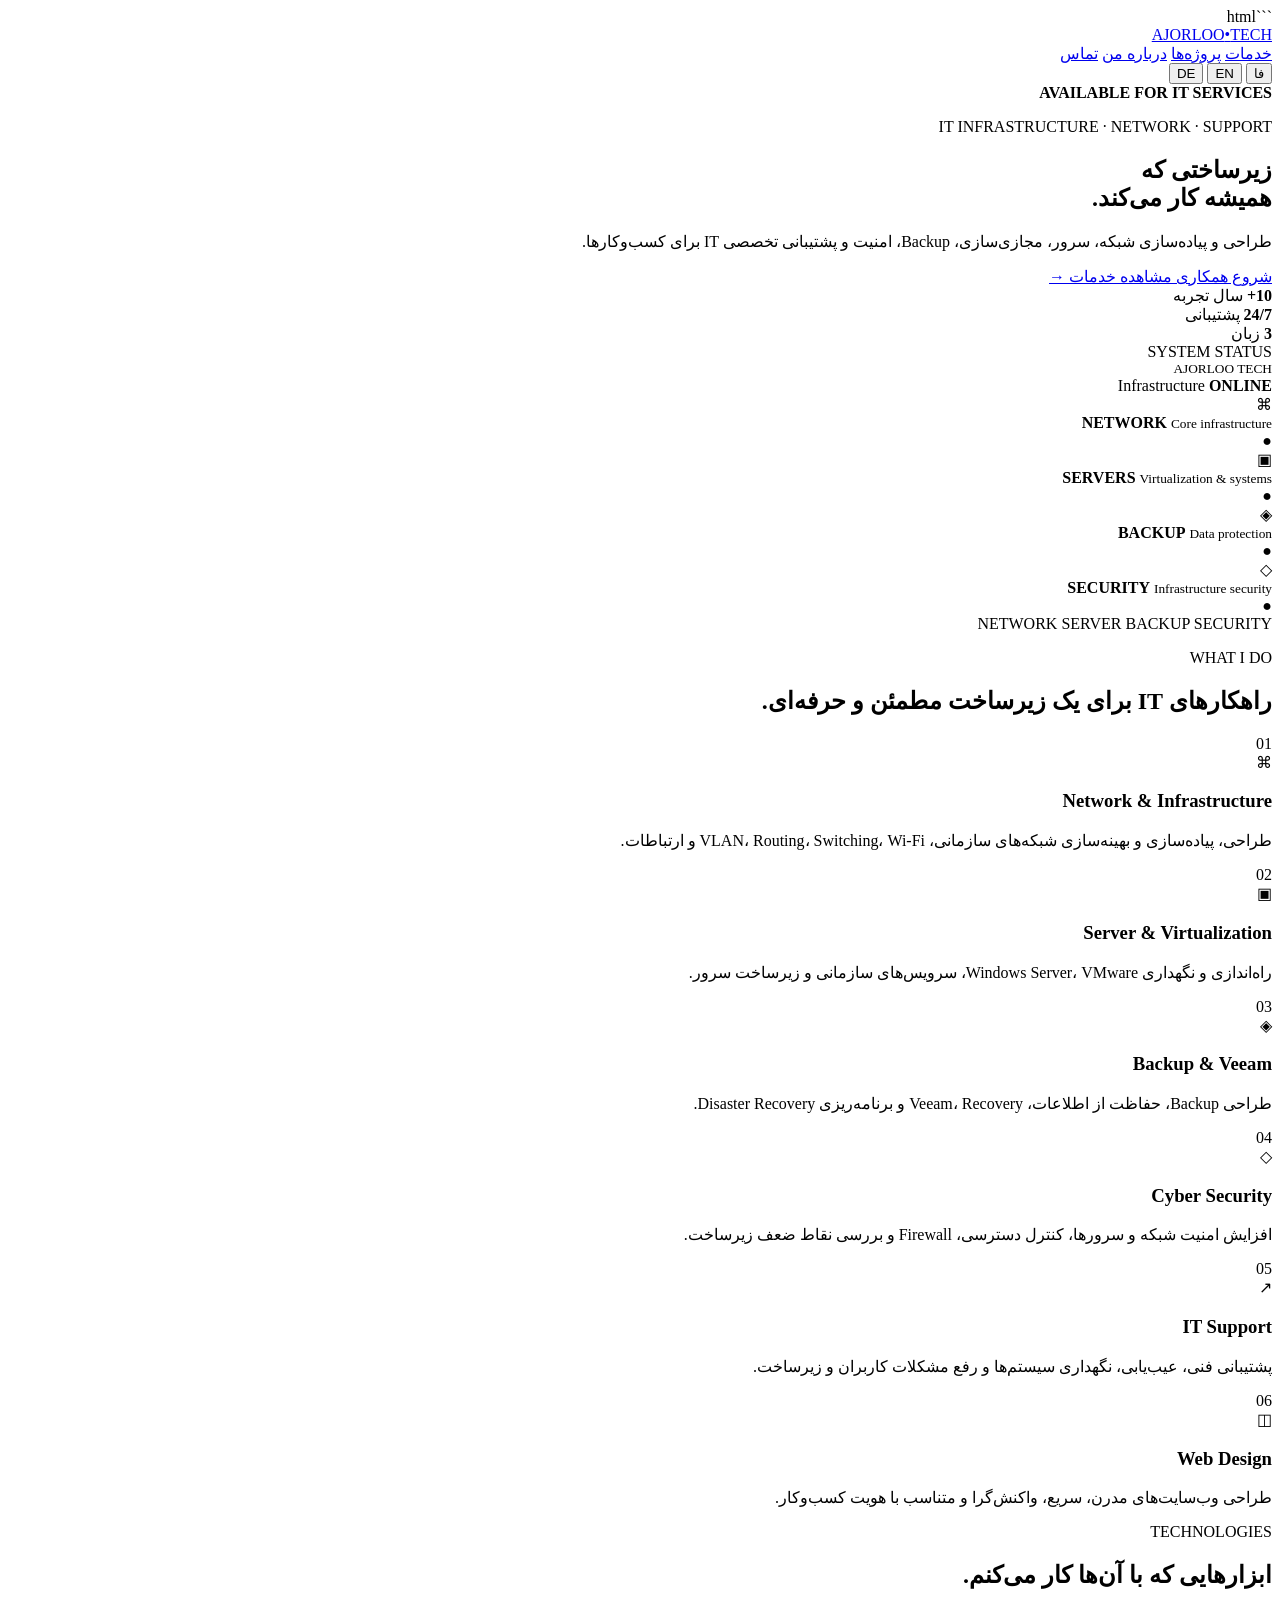
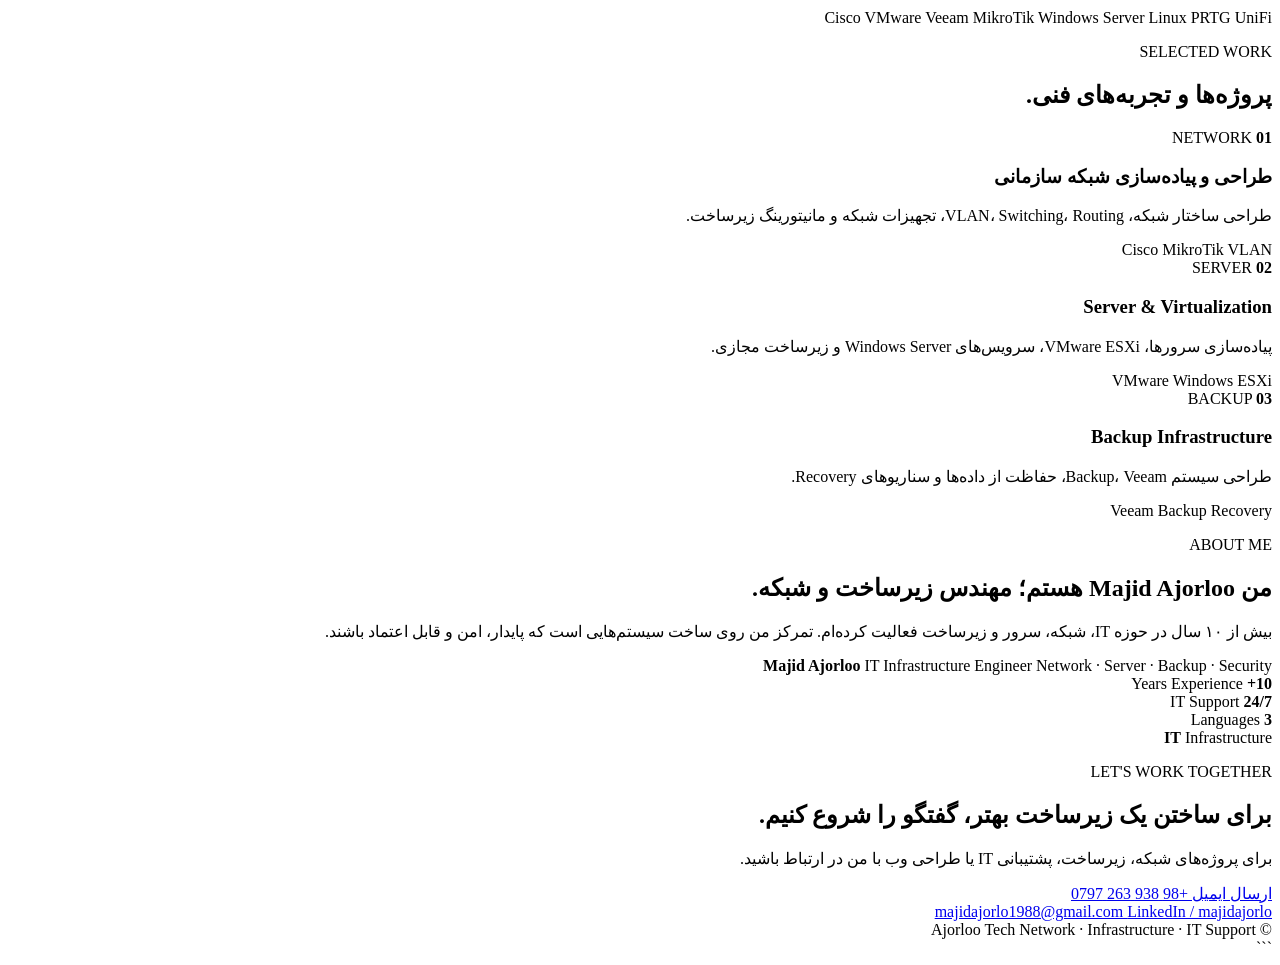
==== index.html @ 7a6c47db "Merge 5e6128f505cc0977cb4c80dacd8e7d781bc6ed96 into 6f4e0cc281b8f5288ae181290a515ca9680726b0" ====
```html
<!doctype html>
<html lang="fa" dir="rtl">
<head>
  <meta charset="UTF-8">
  <meta name="viewport" content="width=device-width, initial-scale=1.0">

  <meta name="description" content="Ajorloo Tech — IT Infrastructure, Network Engineering, Server, Backup, Security and Web Solutions.">
  <meta name="theme-color" content="#071b2d">

  <title>Ajorloo Tech | IT Infrastructure & Network Engineering</title>

  <link rel="preconnect" href="https://fonts.googleapis.com">
  <link rel="preconnect" href="https://fonts.gstatic.com" crossorigin>

  <link href="https://fonts.googleapis.com/css2?family=DM+Sans:wght@400;500;600;700;800&family=Vazirmatn:wght@400;500;600;700;800&display=swap" rel="stylesheet">

  <link rel="stylesheet" href="styles.css">
</head>

<body>

<header class="topbar">

  <a class="brand" href="#home">
    AJORLOO<span>•</span>TECH
  </a>

  <nav>
    <a href="#services" data-i18n="navServices">خدمات</a>
    <a href="#projects" data-i18n="navProjects">پروژه‌ها</a>
    <a href="#about" data-i18n="navAbout">درباره من</a>
    <a href="#contact" data-i18n="navContact">تماس</a>
  </nav>

  <div class="language-switcher">
    <button data-lang="fa" class="active">فا</button>
    <button data-lang="en">EN</button>
    <button data-lang="de">DE</button>
  </div>

</header>


<main>

<!-- HERO -->

<section class="hero" id="home">

  <div class="hero-copy">

    <div class="status">
      <span></span>
      <b data-i18n="available">AVAILABLE FOR IT SERVICES</b>
    </div>

    <p class="kicker">
      IT INFRASTRUCTURE · NETWORK · SUPPORT
    </p>

    <h1 data-i18n="headline">
      زیرساختی که
      <br>
      <strong>همیشه کار می‌کند.</strong>
    </h1>

    <p class="lead" data-i18n="intro">
      طراحی و پیاده‌سازی شبکه، سرور، مجازی‌سازی، Backup،
      امنیت و پشتیبانی تخصصی IT برای کسب‌وکارها.
    </p>

    <div class="hero-actions">

      <a href="#contact" class="button primary" data-i18n="cta">
        شروع همکاری
      </a>

      <a href="#services" class="button secondary" data-i18n="discover">
        مشاهده خدمات →
      </a>

    </div>

    <div class="hero-stats">

      <div>
        <strong>10+</strong>
        <span data-i18n="years">سال تجربه</span>
      </div>

      <div>
        <strong>24/7</strong>
        <span data-i18n="support">پشتیبانی</span>
      </div>

      <div>
        <strong>3</strong>
        <span data-i18n="languages">زبان</span>
      </div>

    </div>

  </div>


  <div class="hero-dashboard">

    <div class="dashboard-glow"></div>

    <div class="dashboard">

      <div class="dashboard-header">
        <div>
          <span class="online-dot"></span>
          SYSTEM STATUS
        </div>
        <small>AJORLOO TECH</small>
      </div>

      <div class="dashboard-title">
        <span>Infrastructure</span>
        <b>ONLINE</b>
      </div>

      <div class="system-row">
        <div class="system-icon">⌘</div>
        <div>
          <strong>NETWORK</strong>
          <small>Core infrastructure</small>
        </div>
        <i>●</i>
      </div>

      <div class="system-row">
        <div class="system-icon">▣</div>
        <div>
          <strong>SERVERS</strong>
          <small>Virtualization & systems</small>
        </div>
        <i>●</i>
      </div>

      <div class="system-row">
        <div class="system-icon">◈</div>
        <div>
          <strong>BACKUP</strong>
          <small>Data protection</small>
        </div>
        <i>●</i>
      </div>

      <div class="system-row">
        <div class="system-icon">◇</div>
        <div>
          <strong>SECURITY</strong>
          <small>Infrastructure security</small>
        </div>
        <i>●</i>
      </div>

      <div class="dashboard-footer">
        <span>NETWORK</span>
        <span>SERVER</span>
        <span>BACKUP</span>
        <span>SECURITY</span>
      </div>

    </div>

  </div>

</section>


<!-- SERVICES -->

<section class="section services" id="services">

  <div class="section-heading">
    <p data-i18n="servicesKicker">WHAT I DO</p>
    <h2 data-i18n="servicesTitle">
      راهکارهای IT برای یک زیرساخت مطمئن و حرفه‌ای.
    </h2>
  </div>


  <div class="service-grid">

    <article class="service-card">
      <div class="service-number">01</div>
      <div class="icon">⌘</div>
      <h3 data-i18n="service1Title">Network & Infrastructure</h3>
      <p data-i18n="service1Text">
        طراحی، پیاده‌سازی و بهینه‌سازی شبکه‌های سازمانی،
        VLAN، Routing، Switching، Wi-Fi و ارتباطات.
      </p>
    </article>


    <article class="service-card">
      <div class="service-number">02</div>
      <div class="icon">▣</div>
      <h3 data-i18n="service2Title">Server & Virtualization</h3>
      <p data-i18n="service2Text">
        راه‌اندازی و نگهداری Windows Server، VMware،
        سرویس‌های سازمانی و زیرساخت سرور.
      </p>
    </article>


    <article class="service-card">
      <div class="service-number">03</div>
      <div class="icon">◈</div>
      <h3 data-i18n="service3Title">Backup & Veeam</h3>
      <p data-i18n="service3Text">
        طراحی Backup، حفاظت از اطلاعات، Veeam،
        Recovery و برنامه‌ریزی Disaster Recovery.
      </p>
    </article>


    <article class="service-card">
      <div class="service-number">04</div>
      <div class="icon">◇</div>
      <h3 data-i18n="service4Title">Cyber Security</h3>
      <p data-i18n="service4Text">
        افزایش امنیت شبکه و سرورها، کنترل دسترسی،
        Firewall و بررسی نقاط ضعف زیرساخت.
      </p>
    </article>


    <article class="service-card">
      <div class="service-number">05</div>
      <div class="icon">↗</div>
      <h3 data-i18n="service5Title">IT Support</h3>
      <p data-i18n="service5Text">
        پشتیبانی فنی، عیب‌یابی، نگهداری سیستم‌ها
        و رفع مشکلات کاربران و زیرساخت.
      </p>
    </article>


    <article class="service-card">
      <div class="service-number">06</div>
      <div class="icon">◫</div>
      <h3 data-i18n="service6Title">Web Design</h3>
      <p data-i18n="service6Text">
        طراحی وب‌سایت‌های مدرن، سریع، واکنش‌گرا
        و متناسب با هویت کسب‌وکار.
      </p>
    </article>

  </div>

</section>


<!-- TECHNOLOGIES -->

<section class="technology-section">

  <div class="technology-inner">

    <div>
      <p class="section-label" data-i18n="techKicker">
        TECHNOLOGIES
      </p>

      <h2 data-i18n="techTitle">
        ابزارهایی که با آن‌ها کار می‌کنم.
      </h2>
    </div>

    <div class="tech-list">
      <span>Cisco</span>
      <span>VMware</span>
      <span>Veeam</span>
      <span>MikroTik</span>
      <span>Windows Server</span>
      <span>Linux</span>
      <span>PRTG</span>
      <span>UniFi</span>
    </div>

  </div>

</section>


<!-- PROJECTS -->

<section class="section projects" id="projects">

  <div class="section-heading">
    <p data-i18n="projectsKicker">SELECTED WORK</p>

    <h2 data-i18n="projectsTitle">
      پروژه‌ها و تجربه‌های فنی.
    </h2>
  </div>


  <div class="project-grid">

    <article class="project-card">
      <div class="project-top">
        <span>NETWORK</span>
        <b>01</b>
      </div>

      <h3 data-i18n="project1Title">
        طراحی و پیاده‌سازی شبکه سازمانی
      </h3>

      <p data-i18n="project1Text">
        طراحی ساختار شبکه، VLAN، Switching، Routing،
        تجهیزات شبکه و مانیتورینگ زیرساخت.
      </p>

      <div class="project-tags">
        <span>Cisco</span>
        <span>MikroTik</span>
        <span>VLAN</span>
      </div>
    </article>


    <article class="project-card">
      <div class="project-top">
        <span>SERVER</span>
        <b>02</b>
      </div>

      <h3 data-i18n="project2Title">
        Server & Virtualization
      </h3>

      <p data-i18n="project2Text">
        پیاده‌سازی سرورها، VMware ESXi،
        سرویس‌های Windows Server و زیرساخت مجازی.
      </p>

      <div class="project-tags">
        <span>VMware</span>
        <span>Windows</span>
        <span>ESXi</span>
      </div>
    </article>


    <article class="project-card">
      <div class="project-top">
        <span>BACKUP</span>
        <b>03</b>
      </div>

      <h3 data-i18n="project3Title">
        Backup Infrastructure
      </h3>

      <p data-i18n="project3Text">
        طراحی سیستم Backup، Veeam،
        حفاظت از داده‌ها و سناریوهای Recovery.
      </p>

      <div class="project-tags">
        <span>Veeam</span>
        <span>Backup</span>
        <span>Recovery</span>
      </div>
    </article>

  </div>

</section>


<!-- ABOUT -->

<section class="about" id="about">

  <div class="about-content">

    <p class="section-label" data-i18n="aboutKicker">
      ABOUT ME
    </p>

    <h2 data-i18n="aboutTitle">
      من Majid Ajorloo هستم؛
      مهندس زیرساخت و شبکه.
    </h2>

    <p class="about-description" data-i18n="aboutText">
      بیش از ۱۰ سال در حوزه IT، شبکه، سرور و زیرساخت فعالیت کرده‌ام.
      تمرکز من روی ساخت سیستم‌هایی است که پایدار، امن و قابل اعتماد باشند.
    </p>

    <div class="profile">

      <strong>Majid Ajorloo</strong>

      <span>IT Infrastructure Engineer</span>

      <span>Network · Server · Backup · Security</span>

    </div>

  </div>


  <div class="about-points">

    <div>
      <strong>10+</strong>
      <span data-i18n="point1">Years Experience</span>
    </div>

    <div>
      <strong>24/7</strong>
      <span data-i18n="point2">IT Support</span>
    </div>

    <div>
      <strong>3</strong>
      <span data-i18n="point3">Languages</span>
    </div>

    <div>
      <strong>IT</strong>
      <span data-i18n="point4">Infrastructure</span>
    </div>

  </div>

</section>


<!-- CONTACT -->

<section class="contact" id="contact">

  <p data-i18n="contactKicker">
    LET'S WORK TOGETHER
  </p>

  <h2 data-i18n="contactTitle">
    برای ساختن یک زیرساخت بهتر، گفتگو را شروع کنیم.
  </h2>

  <p class="contact-description" data-i18n="contactText">
    برای پروژه‌های شبکه، زیرساخت، پشتیبانی IT یا طراحی وب با من در ارتباط باشید.
  </p>

  <div class="contact-actions">

    <a
      class="button primary light"
      href="mailto:majidajorlo1988@gmail.com"
      data-i18n="emailButton"
    >
      ارسال ایمیل
    </a>

    <a
      class="button outline"
      href="tel:+989382630797"
    >
      +98 938 263 0797
    </a>

  </div>

  <div class="contact-links">

    <a href="mailto:majidajorlo1988@gmail.com">
      majidajorlo1988@gmail.com
    </a>

    <a
      href="https://www.linkedin.com/in/majidajorlo"
      target="_blank"
      rel="noopener"
    >
      LinkedIn / majidajorlo
    </a>

  </div>

</section>

</main>


<footer>

  <span>
    © <span id="year"></span> Ajorloo Tech
  </span>

  <span data-i18n="footer">
    Network · Infrastructure · IT Support
  </span>

</footer>


<script src="app.js"></script>

</body>
</html>
```
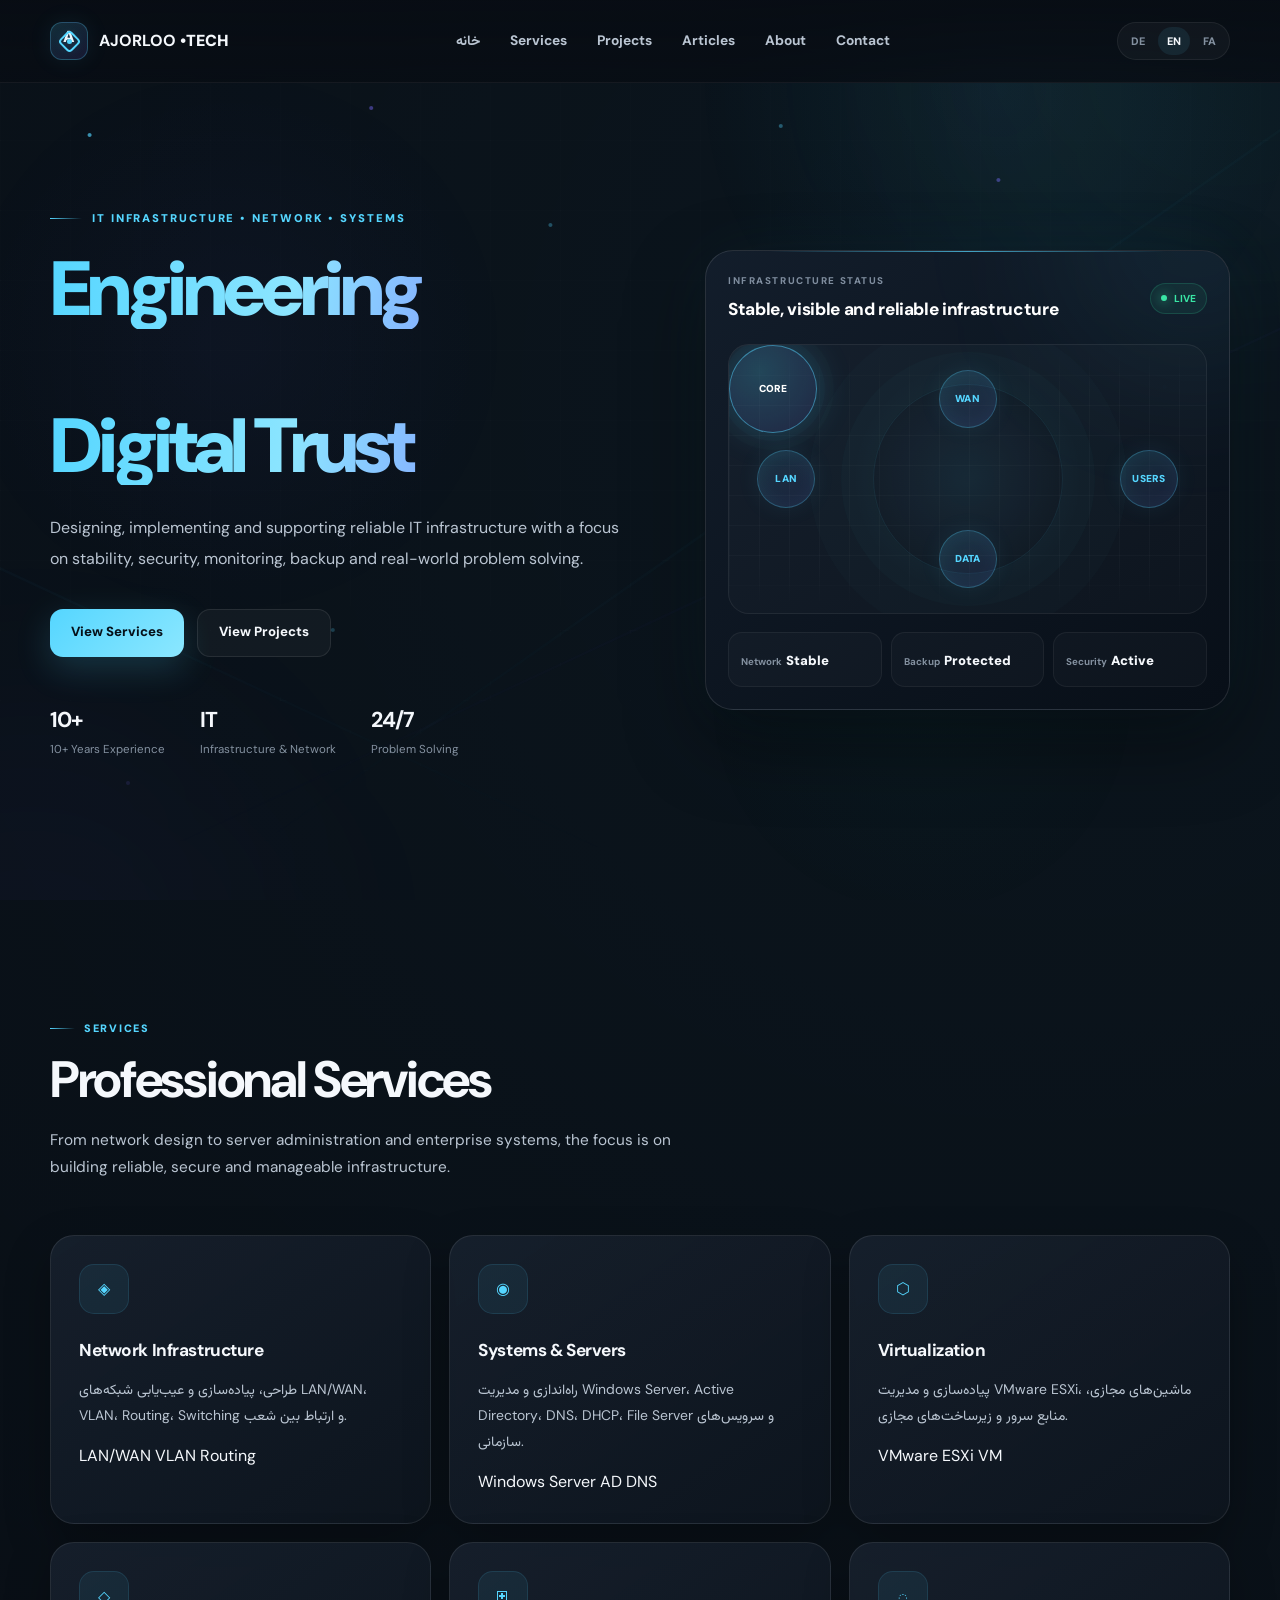
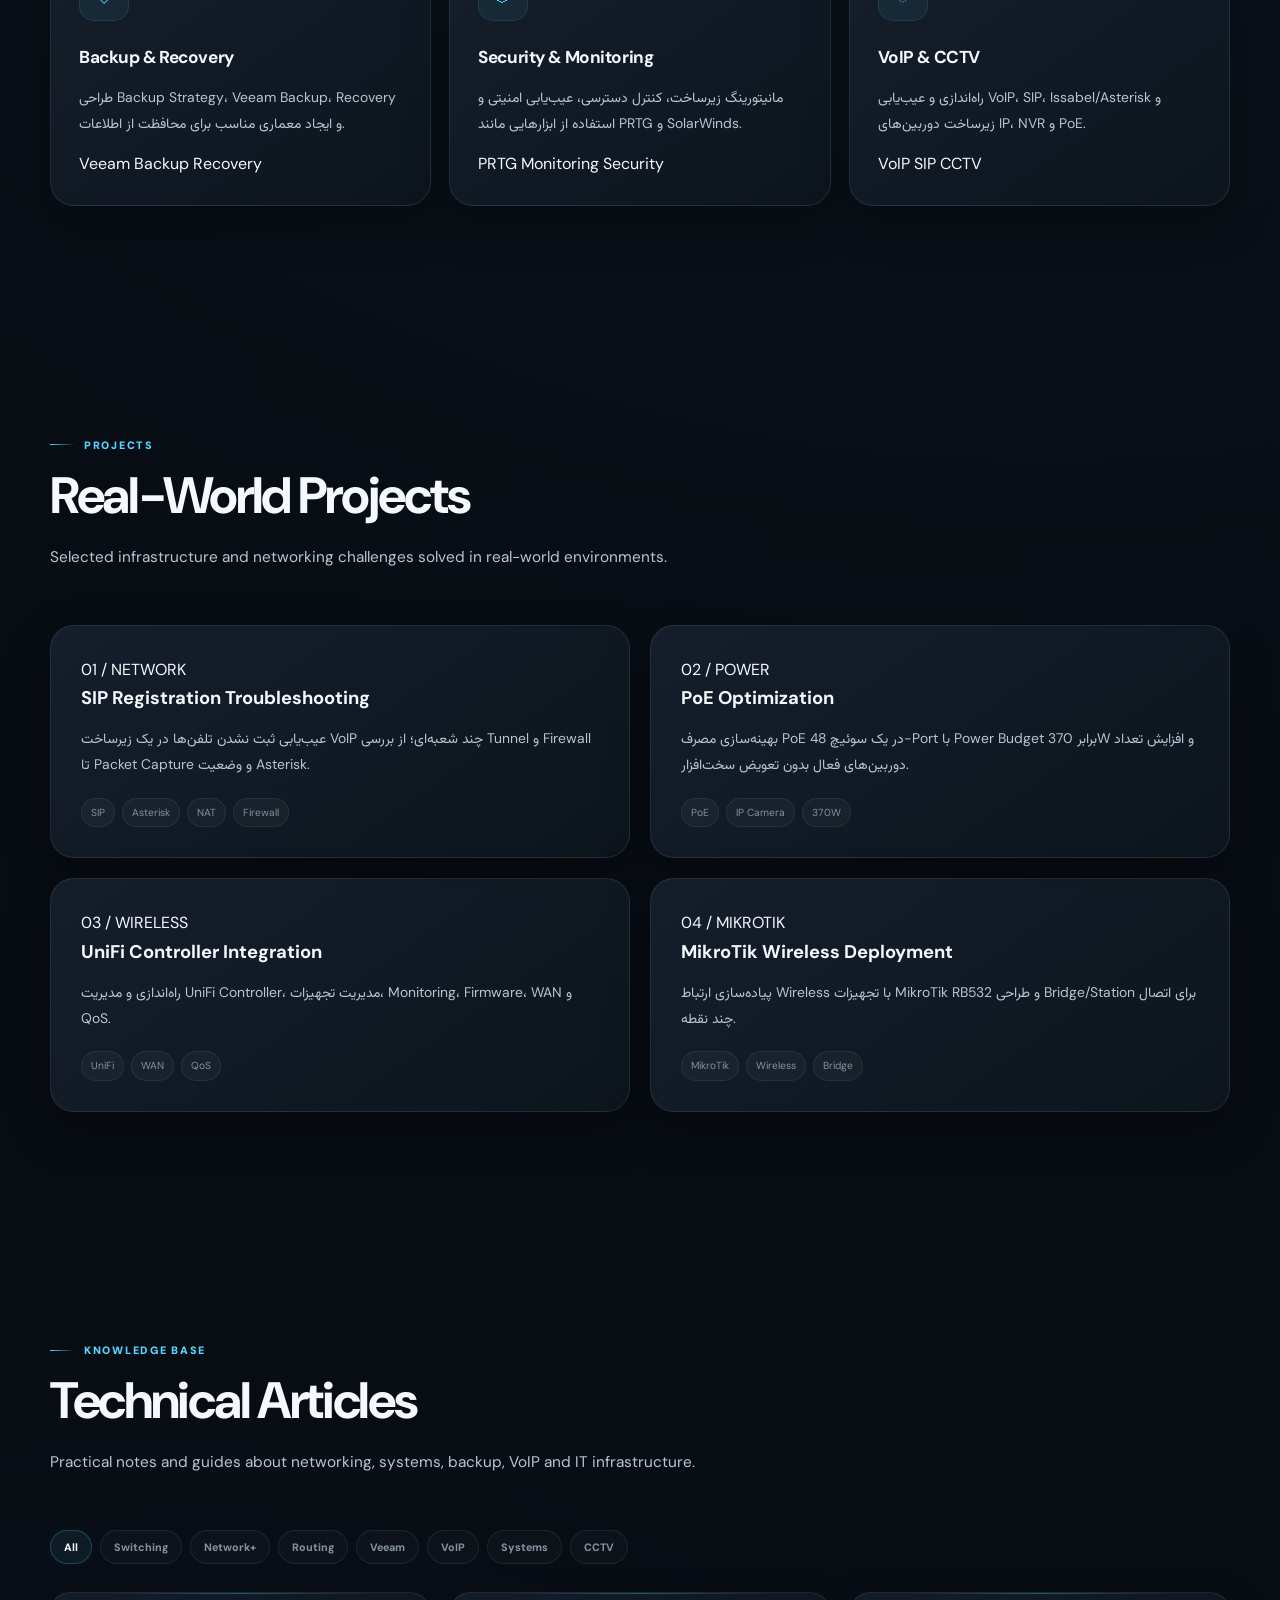
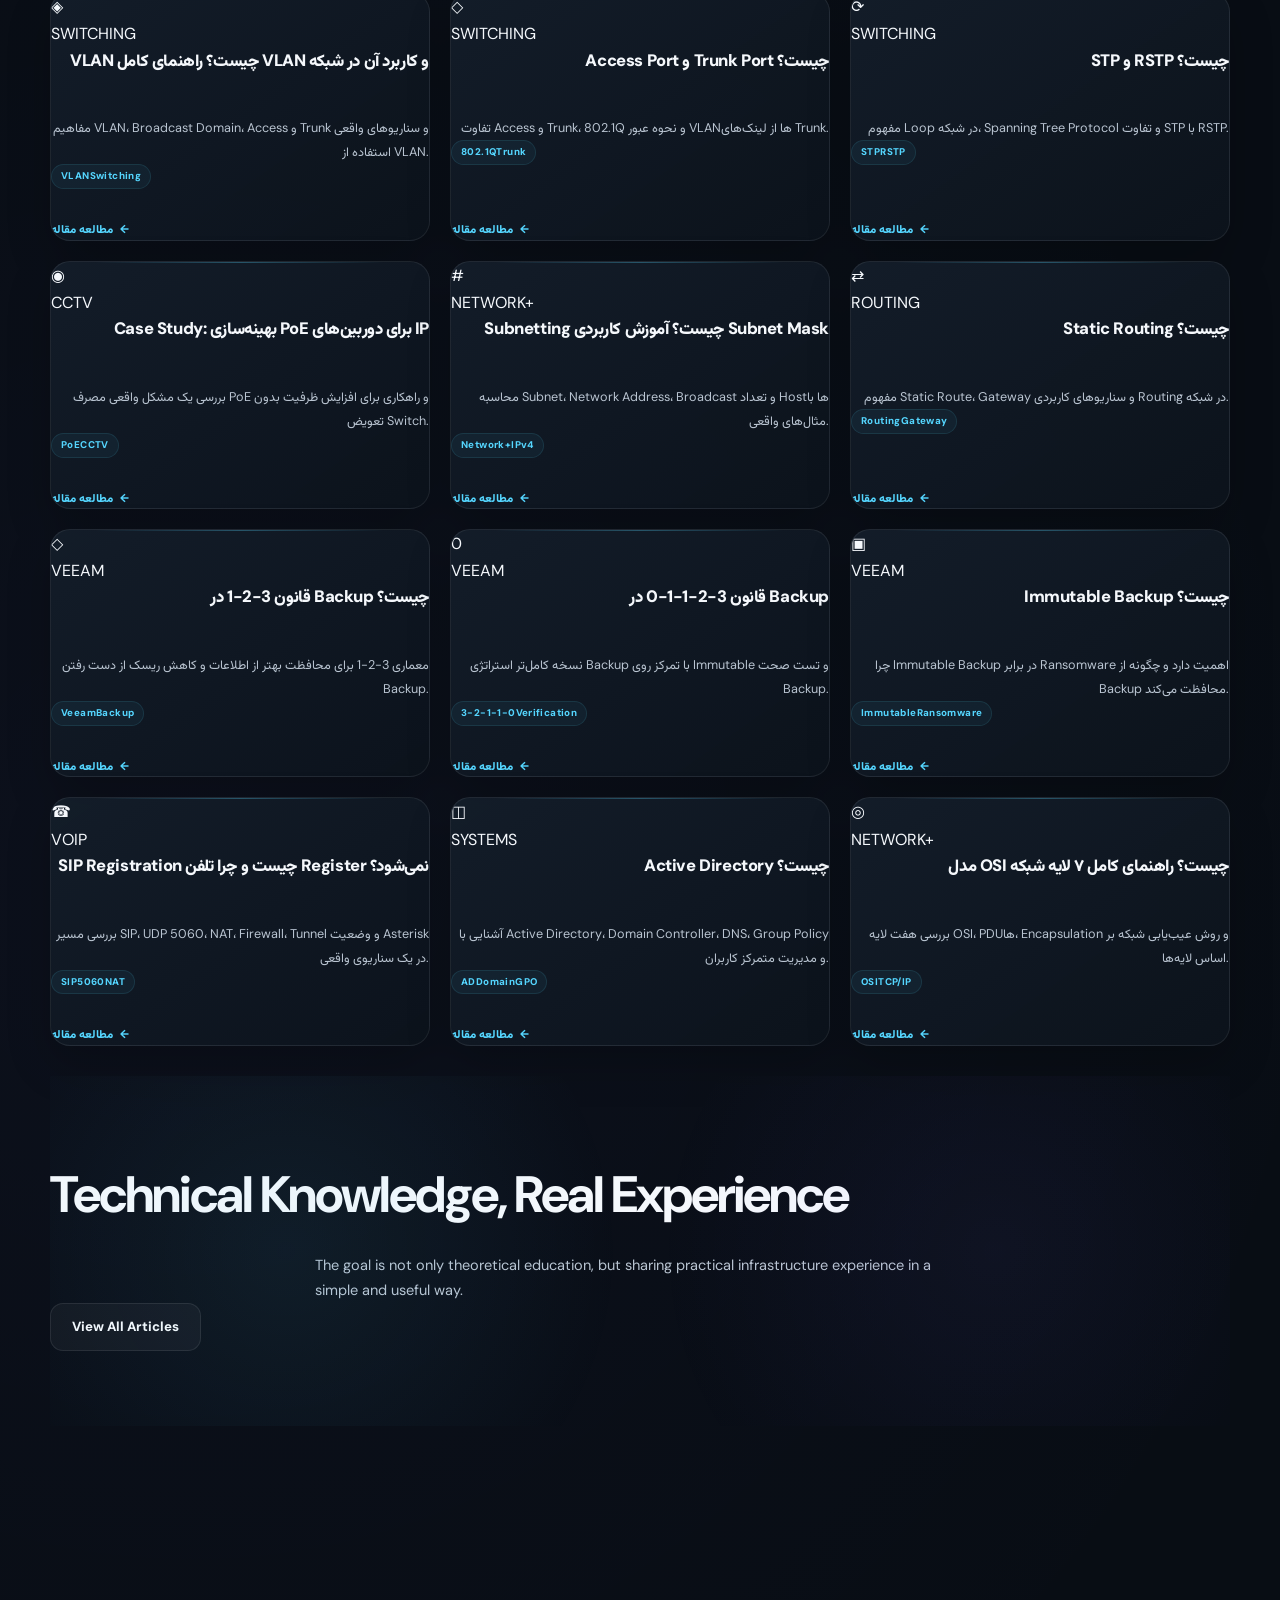
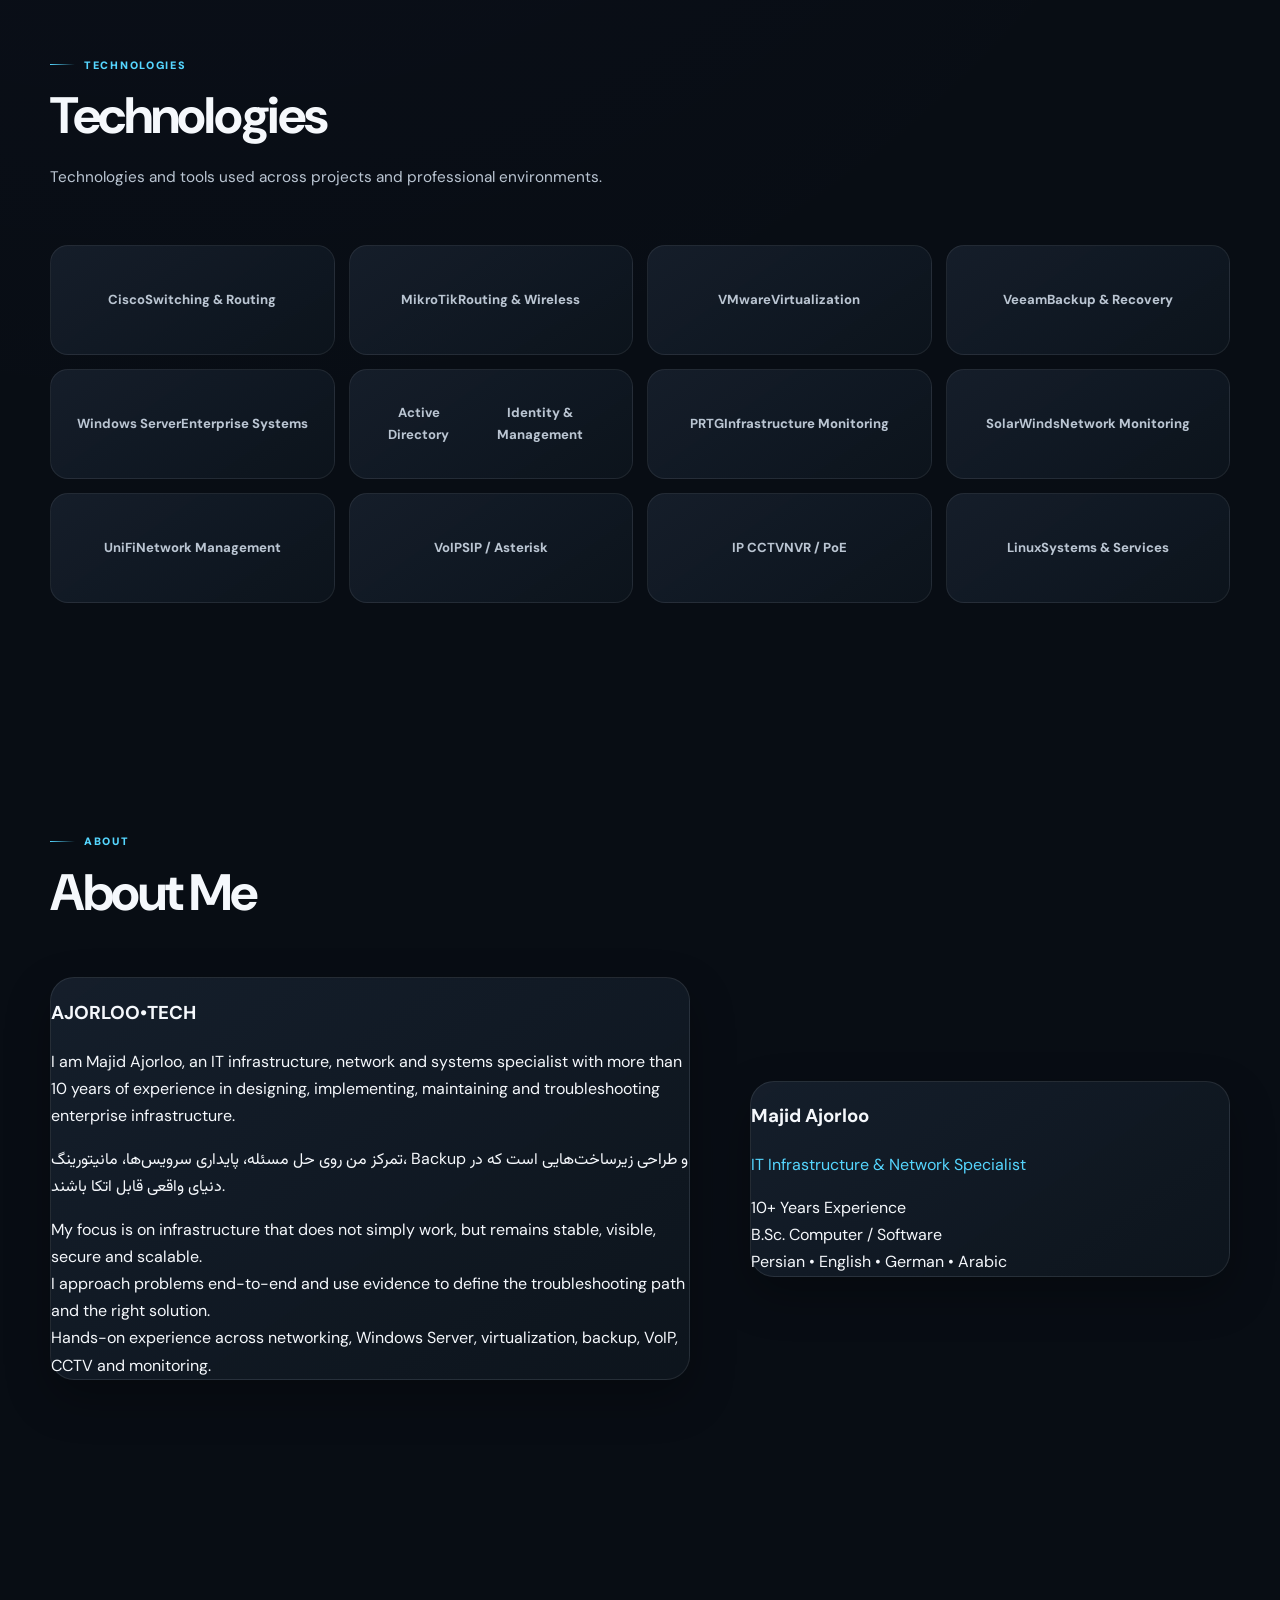
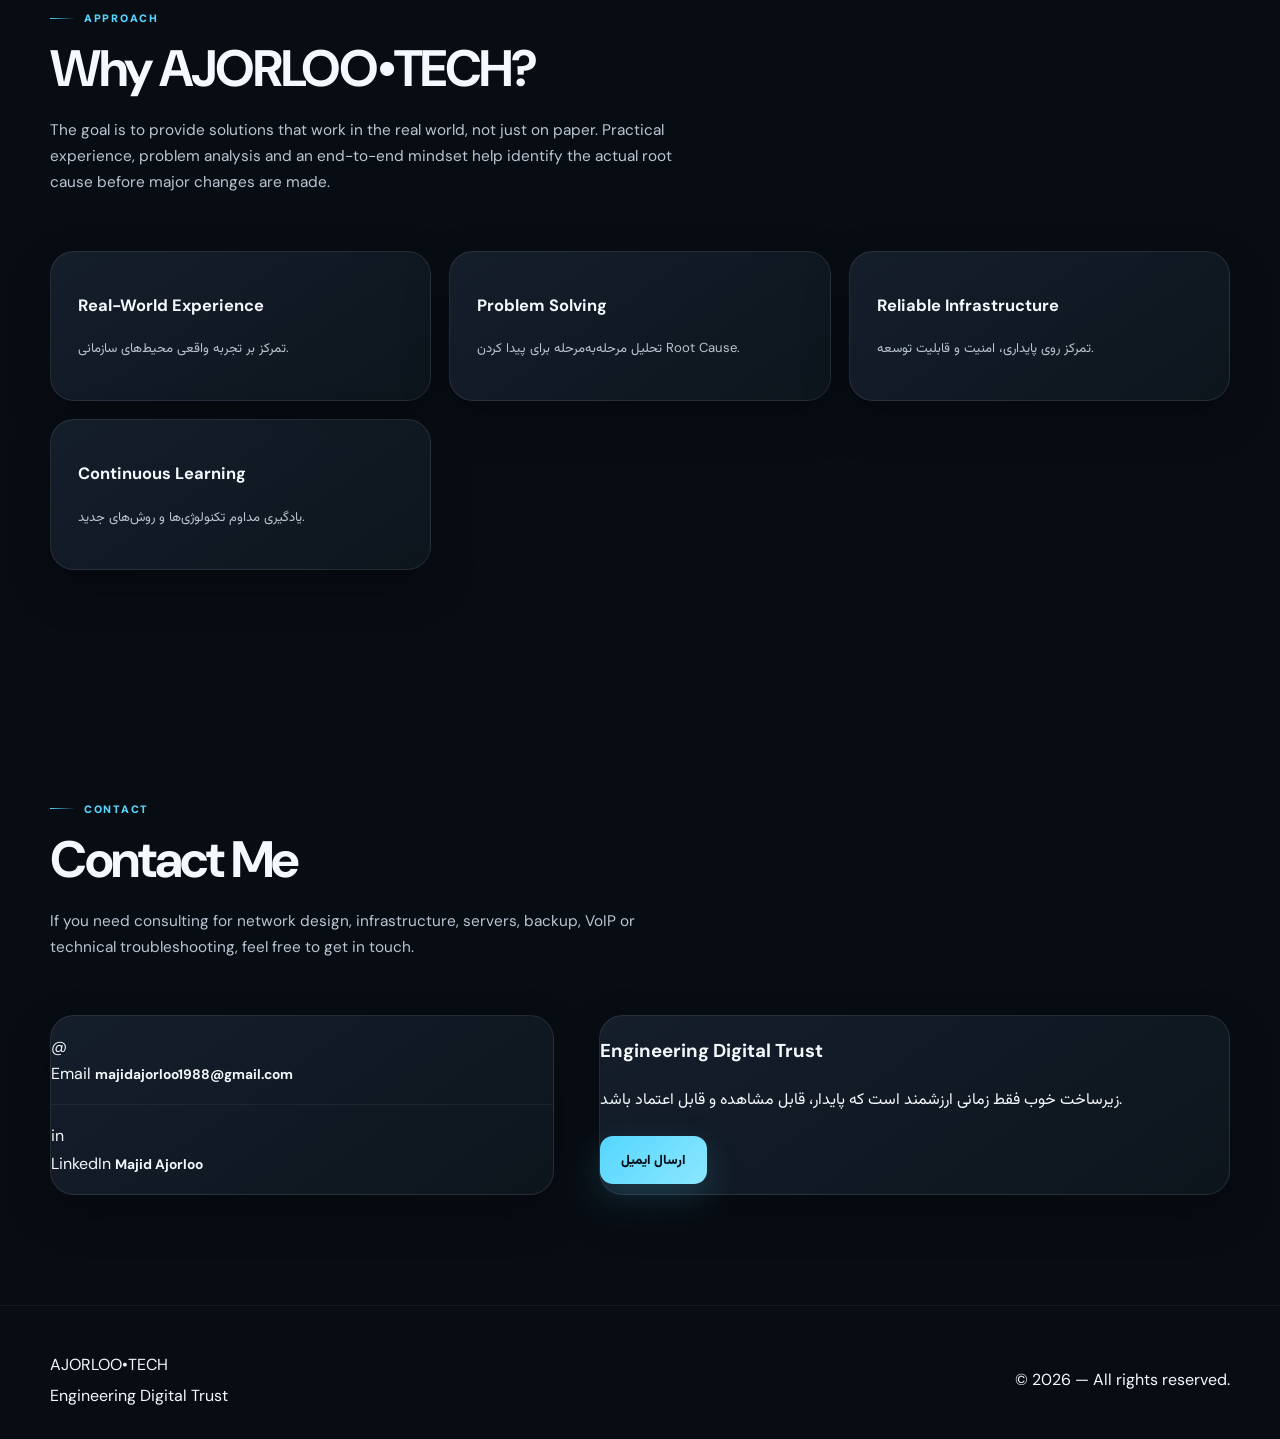
==== commit 23cd1e29: "Add files via upload" ====
--- a/index.html
+++ b/index.html
@@ -1,513 +1,2005 @@
-```html
-<!doctype html>
-<html lang="fa" dir="rtl">
-<head>
-  <meta charset="UTF-8">
-  <meta name="viewport" content="width=device-width, initial-scale=1.0">
-
-  <meta name="description" content="Ajorloo Tech — IT Infrastructure, Network Engineering, Server, Backup, Security and Web Solutions.">
-  <meta name="theme-color" content="#071b2d">
-
-  <title>Ajorloo Tech | IT Infrastructure & Network Engineering</title>
-
-  <link rel="preconnect" href="https://fonts.googleapis.com">
-  <link rel="preconnect" href="https://fonts.gstatic.com" crossorigin>
-
-  <link href="https://fonts.googleapis.com/css2?family=DM+Sans:wght@400;500;600;700;800&family=Vazirmatn:wght@400;500;600;700;800&display=swap" rel="stylesheet">
-
-  <link rel="stylesheet" href="styles.css">
-</head>
-
-<body>
-
-<header class="topbar">
-
-  <a class="brand" href="#home">
-    AJORLOO<span>•</span>TECH
-  </a>
-
-  <nav>
-    <a href="#services" data-i18n="navServices">خدمات</a>
-    <a href="#projects" data-i18n="navProjects">پروژه‌ها</a>
-    <a href="#about" data-i18n="navAbout">درباره من</a>
-    <a href="#contact" data-i18n="navContact">تماس</a>
-  </nav>
-
-  <div class="language-switcher">
-    <button data-lang="fa" class="active">فا</button>
-    <button data-lang="en">EN</button>
-    <button data-lang="de">DE</button>
-  </div>
-
-</header>
-
-
-<main>
-
-<!-- HERO -->
-
-<section class="hero" id="home">
-
-  <div class="hero-copy">
-
-    <div class="status">
-      <span></span>
-      <b data-i18n="available">AVAILABLE FOR IT SERVICES</b>
-    </div>
-
-    <p class="kicker">
-      IT INFRASTRUCTURE · NETWORK · SUPPORT
-    </p>
-
-    <h1 data-i18n="headline">
-      زیرساختی که
-      <br>
-      <strong>همیشه کار می‌کند.</strong>
-    </h1>
-
-    <p class="lead" data-i18n="intro">
-      طراحی و پیاده‌سازی شبکه، سرور، مجازی‌سازی، Backup،
-      امنیت و پشتیبانی تخصصی IT برای کسب‌وکارها.
-    </p>
-
-    <div class="hero-actions">
-
-      <a href="#contact" class="button primary" data-i18n="cta">
-        شروع همکاری
-      </a>
-
-      <a href="#services" class="button secondary" data-i18n="discover">
-        مشاهده خدمات →
-      </a>
-
-    </div>
-
-    <div class="hero-stats">
-
-      <div>
-        <strong>10+</strong>
-        <span data-i18n="years">سال تجربه</span>
-      </div>
-
-      <div>
-        <strong>24/7</strong>
-        <span data-i18n="support">پشتیبانی</span>
-      </div>
-
-      <div>
-        <strong>3</strong>
-        <span data-i18n="languages">زبان</span>
-      </div>
-
-    </div>
-
-  </div>
-
-
-  <div class="hero-dashboard">
-
-    <div class="dashboard-glow"></div>
-
-    <div class="dashboard">
-
-      <div class="dashboard-header">
-        <div>
-          <span class="online-dot"></span>
-          SYSTEM STATUS
-        </div>
-        <small>AJORLOO TECH</small>
-      </div>
-
-      <div class="dashboard-title">
-        <span>Infrastructure</span>
-        <b>ONLINE</b>
-      </div>
-
-      <div class="system-row">
-        <div class="system-icon">⌘</div>
-        <div>
-          <strong>NETWORK</strong>
-          <small>Core infrastructure</small>
-        </div>
-        <i>●</i>
-      </div>
-
-      <div class="system-row">
-        <div class="system-icon">▣</div>
-        <div>
-          <strong>SERVERS</strong>
-          <small>Virtualization & systems</small>
-        </div>
-        <i>●</i>
-      </div>
-
-      <div class="system-row">
-        <div class="system-icon">◈</div>
-        <div>
-          <strong>BACKUP</strong>
-          <small>Data protection</small>
-        </div>
-        <i>●</i>
-      </div>
-
-      <div class="system-row">
-        <div class="system-icon">◇</div>
-        <div>
-          <strong>SECURITY</strong>
-          <small>Infrastructure security</small>
-        </div>
-        <i>●</i>
-      </div>
-
-      <div class="dashboard-footer">
-        <span>NETWORK</span>
-        <span>SERVER</span>
-        <span>BACKUP</span>
-        <span>SECURITY</span>
-      </div>
-
-    </div>
-
-  </div>
-
-</section>
-
-
-<!-- SERVICES -->
-
-<section class="section services" id="services">
-
-  <div class="section-heading">
-    <p data-i18n="servicesKicker">WHAT I DO</p>
-    <h2 data-i18n="servicesTitle">
-      راهکارهای IT برای یک زیرساخت مطمئن و حرفه‌ای.
-    </h2>
-  </div>
-
-
-  <div class="service-grid">
-
-    <article class="service-card">
-      <div class="service-number">01</div>
-      <div class="icon">⌘</div>
-      <h3 data-i18n="service1Title">Network & Infrastructure</h3>
-      <p data-i18n="service1Text">
-        طراحی، پیاده‌سازی و بهینه‌سازی شبکه‌های سازمانی،
-        VLAN، Routing، Switching، Wi-Fi و ارتباطات.
-      </p>
-    </article>
-
-
-    <article class="service-card">
-      <div class="service-number">02</div>
-      <div class="icon">▣</div>
-      <h3 data-i18n="service2Title">Server & Virtualization</h3>
-      <p data-i18n="service2Text">
-        راه‌اندازی و نگهداری Windows Server، VMware،
-        سرویس‌های سازمانی و زیرساخت سرور.
-      </p>
-    </article>
-
-
-    <article class="service-card">
-      <div class="service-number">03</div>
-      <div class="icon">◈</div>
-      <h3 data-i18n="service3Title">Backup & Veeam</h3>
-      <p data-i18n="service3Text">
-        طراحی Backup، حفاظت از اطلاعات، Veeam،
-        Recovery و برنامه‌ریزی Disaster Recovery.
-      </p>
-    </article>
-
-
-    <article class="service-card">
-      <div class="service-number">04</div>
-      <div class="icon">◇</div>
-      <h3 data-i18n="service4Title">Cyber Security</h3>
-      <p data-i18n="service4Text">
-        افزایش امنیت شبکه و سرورها، کنترل دسترسی،
-        Firewall و بررسی نقاط ضعف زیرساخت.
-      </p>
-    </article>
-
-
-    <article class="service-card">
-      <div class="service-number">05</div>
-      <div class="icon">↗</div>
-      <h3 data-i18n="service5Title">IT Support</h3>
-      <p data-i18n="service5Text">
-        پشتیبانی فنی، عیب‌یابی، نگهداری سیستم‌ها
-        و رفع مشکلات کاربران و زیرساخت.
-      </p>
-    </article>
-
-
-    <article class="service-card">
-      <div class="service-number">06</div>
-      <div class="icon">◫</div>
-      <h3 data-i18n="service6Title">Web Design</h3>
-      <p data-i18n="service6Text">
-        طراحی وب‌سایت‌های مدرن، سریع، واکنش‌گرا
-        و متناسب با هویت کسب‌وکار.
-      </p>
-    </article>
-
-  </div>
-
-</section>
-
-
-<!-- TECHNOLOGIES -->
-
-<section class="technology-section">
-
-  <div class="technology-inner">
-
-    <div>
-      <p class="section-label" data-i18n="techKicker">
-        TECHNOLOGIES
-      </p>
-
-      <h2 data-i18n="techTitle">
-        ابزارهایی که با آن‌ها کار می‌کنم.
-      </h2>
-    </div>
-
-    <div class="tech-list">
-      <span>Cisco</span>
-      <span>VMware</span>
-      <span>Veeam</span>
-      <span>MikroTik</span>
-      <span>Windows Server</span>
-      <span>Linux</span>
-      <span>PRTG</span>
-      <span>UniFi</span>
-    </div>
-
-  </div>
-
-</section>
-
-
-<!-- PROJECTS -->
-
-<section class="section projects" id="projects">
-
-  <div class="section-heading">
-    <p data-i18n="projectsKicker">SELECTED WORK</p>
-
-    <h2 data-i18n="projectsTitle">
-      پروژه‌ها و تجربه‌های فنی.
-    </h2>
-  </div>
-
-
-  <div class="project-grid">
-
-    <article class="project-card">
-      <div class="project-top">
-        <span>NETWORK</span>
-        <b>01</b>
-      </div>
-
-      <h3 data-i18n="project1Title">
-        طراحی و پیاده‌سازی شبکه سازمانی
-      </h3>
-
-      <p data-i18n="project1Text">
-        طراحی ساختار شبکه، VLAN، Switching، Routing،
-        تجهیزات شبکه و مانیتورینگ زیرساخت.
-      </p>
-
-      <div class="project-tags">
-        <span>Cisco</span>
-        <span>MikroTik</span>
-        <span>VLAN</span>
-      </div>
-    </article>
-
-
-    <article class="project-card">
-      <div class="project-top">
-        <span>SERVER</span>
-        <b>02</b>
-      </div>
-
-      <h3 data-i18n="project2Title">
-        Server & Virtualization
-      </h3>
-
-      <p data-i18n="project2Text">
-        پیاده‌سازی سرورها، VMware ESXi،
-        سرویس‌های Windows Server و زیرساخت مجازی.
-      </p>
-
-      <div class="project-tags">
-        <span>VMware</span>
-        <span>Windows</span>
-        <span>ESXi</span>
-      </div>
-    </article>
-
-
-    <article class="project-card">
-      <div class="project-top">
-        <span>BACKUP</span>
-        <b>03</b>
-      </div>
-
-      <h3 data-i18n="project3Title">
-        Backup Infrastructure
-      </h3>
-
-      <p data-i18n="project3Text">
-        طراحی سیستم Backup، Veeam،
-        حفاظت از داده‌ها و سناریوهای Recovery.
-      </p>
-
-      <div class="project-tags">
-        <span>Veeam</span>
-        <span>Backup</span>
-        <span>Recovery</span>
-      </div>
-    </article>
-
-  </div>
-
-</section>
-
-
-<!-- ABOUT -->
-
-<section class="about" id="about">
-
-  <div class="about-content">
-
-    <p class="section-label" data-i18n="aboutKicker">
-      ABOUT ME
-    </p>
-
-    <h2 data-i18n="aboutTitle">
-      من Majid Ajorloo هستم؛
-      مهندس زیرساخت و شبکه.
-    </h2>
-
-    <p class="about-description" data-i18n="aboutText">
-      بیش از ۱۰ سال در حوزه IT، شبکه، سرور و زیرساخت فعالیت کرده‌ام.
-      تمرکز من روی ساخت سیستم‌هایی است که پایدار، امن و قابل اعتماد باشند.
-    </p>
-
-    <div class="profile">
-
-      <strong>Majid Ajorloo</strong>
-
-      <span>IT Infrastructure Engineer</span>
-
-      <span>Network · Server · Backup · Security</span>
-
-    </div>
-
-  </div>
-
-
-  <div class="about-points">
-
-    <div>
-      <strong>10+</strong>
-      <span data-i18n="point1">Years Experience</span>
-    </div>
-
-    <div>
-      <strong>24/7</strong>
-      <span data-i18n="point2">IT Support</span>
-    </div>
-
-    <div>
-      <strong>3</strong>
-      <span data-i18n="point3">Languages</span>
-    </div>
-
-    <div>
-      <strong>IT</strong>
-      <span data-i18n="point4">Infrastructure</span>
-    </div>
-
-  </div>
-
-</section>
-
-
-<!-- CONTACT -->
-
-<section class="contact" id="contact">
-
-  <p data-i18n="contactKicker">
-    LET'S WORK TOGETHER
-  </p>
-
-  <h2 data-i18n="contactTitle">
-    برای ساختن یک زیرساخت بهتر، گفتگو را شروع کنیم.
-  </h2>
-
-  <p class="contact-description" data-i18n="contactText">
-    برای پروژه‌های شبکه، زیرساخت، پشتیبانی IT یا طراحی وب با من در ارتباط باشید.
-  </p>
-
-  <div class="contact-actions">
-
-    <a
-      class="button primary light"
-      href="mailto:majidajorlo1988@gmail.com"
-      data-i18n="emailButton"
-    >
-      ارسال ایمیل
-    </a>
-
-    <a
-      class="button outline"
-      href="tel:+989382630797"
-    >
-      +98 938 263 0797
-    </a>
-
-  </div>
-
-  <div class="contact-links">
-
-    <a href="mailto:majidajorlo1988@gmail.com">
-      majidajorlo1988@gmail.com
-    </a>
-
-    <a
-      href="https://www.linkedin.com/in/majidajorlo"
-      target="_blank"
-      rel="noopener"
-    >
-      LinkedIn / majidajorlo
-    </a>
-
-  </div>
-
-</section>
-
-</main>
-
-
-<footer>
-
-  <span>
-    © <span id="year"></span> Ajorloo Tech
-  </span>
-
-  <span data-i18n="footer">
-    Network · Infrastructure · IT Support
-  </span>
-
-</footer>
-
-
-<script src="app.js"></script>
-
-</body>
-</html>
-```
+<!DOCTYPE html>
+<html lang="fa" dir="rtl">
+
+<head>
+  <meta charset="UTF-8">
+
+  <meta
+    name="viewport"
+    content="width=device-width, initial-scale=1.0"
+  >
+
+  <meta
+    name="description"
+    content="AJORLOO•TECH — IT Infrastructure, Network, Systems, Backup, VoIP, CCTV and Technical Knowledge Base."
+  >
+
+  <meta
+    name="keywords"
+    content="IT Infrastructure, Network, Cisco, MikroTik, VMware, Veeam, Windows Server, Active Directory, VoIP, CCTV, Backup, Network+"
+  >
+
+  <meta
+    name="author"
+    content="Majid Ajorloo"
+  >
+
+  <meta
+    name="theme-color"
+    content="#0a0f16"
+  >
+
+  <title>
+    AJORLOO•TECH | Engineering Digital Trust
+  </title>
+
+  <!-- =========================
+       FONTS
+  ========================== -->
+
+  <link
+    rel="preconnect"
+    href="https://fonts.googleapis.com"
+  >
+
+  <link
+    rel="preconnect"
+    href="https://fonts.gstatic.com"
+    crossorigin
+  >
+
+  <link
+    href="https://fonts.googleapis.com/css2?family=DM+Sans:wght@400;500;600;700;800&family=Vazirmatn:wght@400;500;600;700;800;900&display=swap"
+    rel="stylesheet"
+  >
+
+  <!-- =========================
+       STYLES
+  ========================== -->
+
+  <link
+    rel="stylesheet"
+    href="styles.css"
+  >
+</head>
+
+
+<body>
+
+  <!-- =========================================================
+       HEADER
+  ========================================================== -->
+
+  <header class="site-header">
+
+    <div class="container header-inner">
+
+      <!-- BRAND -->
+
+      <a
+        href="#home"
+        class="brand"
+        aria-label="AJORLOO TECH"
+      >
+
+        <span class="brand-mark" aria-hidden="true">
+          <span>A</span>
+          <b>•</b>
+          <span>T</span>
+        </span>
+
+        <span class="brand-text">
+          <strong>AJORLOO</strong>
+          <span>•TECH</span>
+        </span>
+
+      </a>
+
+
+      <!-- NAVIGATION -->
+
+      <nav
+        class="main-nav"
+        id="mainNav"
+        aria-label="Main Navigation"
+      >
+
+        <a
+          href="#home"
+          class="nav-link active"
+          data-i18n="navHome"
+        >
+          خانه
+        </a>
+
+        <a
+          href="#services"
+          class="nav-link"
+          data-i18n="navServices"
+        >
+          خدمات
+        </a>
+
+        <a
+          href="#projects"
+          class="nav-link"
+          data-i18n="navProjects"
+        >
+          پروژه‌ها
+        </a>
+
+        <a
+          href="#articles"
+          class="nav-link"
+          data-i18n="navArticles"
+        >
+          مقالات
+        </a>
+
+        <a
+          href="#about"
+          class="nav-link"
+          data-i18n="navAbout"
+        >
+          درباره من
+        </a>
+
+        <a
+          href="#contact"
+          class="nav-link"
+          data-i18n="navContact"
+        >
+          تماس
+        </a>
+
+      </nav>
+
+
+      <!-- LANGUAGE -->
+
+      <div
+        class="language-switcher"
+        aria-label="Language selector"
+      >
+
+        <button
+          type="button"
+          class="lang-btn"
+          data-lang="de"
+          aria-pressed="false"
+        >
+          DE
+        </button>
+
+        <button
+          type="button"
+          class="lang-btn"
+          data-lang="en"
+          aria-pressed="false"
+        >
+          EN
+        </button>
+
+        <button
+          type="button"
+          class="lang-btn active"
+          data-lang="fa"
+          aria-pressed="true"
+        >
+          FA
+        </button>
+
+      </div>
+
+
+      <!-- MOBILE MENU -->
+
+      <button
+        type="button"
+        class="menu-toggle mobile-menu-toggle"
+        id="menuToggle"
+        aria-label="باز کردن منو"
+        aria-expanded="false"
+        aria-controls="mainNav"
+      >
+
+        <span></span>
+        <span></span>
+        <span></span>
+
+      </button>
+
+    </div>
+
+  </header>
+
+
+  <!-- =========================================================
+       MAIN
+  ========================================================== -->
+
+  <main>
+
+
+    <!-- =======================================================
+         HERO
+    ======================================================== -->
+
+    <section
+      class="hero"
+      id="home"
+    >
+
+      <div class="container hero-grid">
+
+
+        <!-- HERO CONTENT -->
+
+        <div class="hero-content">
+
+          <div
+            class="hero-eyebrow"
+            data-i18n="heroEyebrow"
+          >
+            IT INFRASTRUCTURE • NETWORK • SYSTEMS
+          </div>
+
+
+          <h1>
+
+            <span data-i18n="heroTitle1">
+              Engineering
+            </span>
+
+            <br>
+
+            <span data-i18n="heroTitle2">
+              Digital Trust
+            </span>
+
+          </h1>
+
+
+          <p
+            class="hero-description"
+            data-i18n="heroDescription"
+          >
+            طراحی، پیاده‌سازی و پشتیبانی زیرساخت‌های شبکه و سیستم؛
+            با تمرکز بر پایداری، امنیت، مانیتورینگ، Backup و حل مسئله
+            در محیط‌های واقعی.
+          </p>
+
+
+          <div class="hero-actions">
+
+            <a
+              href="#services"
+              class="btn btn-primary"
+              data-i18n="heroPrimaryButton"
+            >
+              مشاهده خدمات
+            </a>
+
+            <a
+              href="#projects"
+              class="btn btn-secondary"
+              data-i18n="heroSecondaryButton"
+            >
+              مشاهده پروژه‌ها
+            </a>
+
+          </div>
+
+
+          <!-- HERO STATS -->
+
+          <div class="hero-stats">
+
+            <div class="hero-stat">
+
+              <strong>
+                10+
+              </strong>
+
+              <span data-i18n="statExperience">
+                سال تجربه
+              </span>
+
+            </div>
+
+
+            <div class="hero-stat">
+
+              <strong>
+                IT
+              </strong>
+
+              <span data-i18n="statInfrastructure">
+                زیرساخت و شبکه
+              </span>
+
+            </div>
+
+
+            <div class="hero-stat">
+
+              <strong>
+                24/7
+              </strong>
+
+              <span data-i18n="statMindset">
+                Problem Solving
+              </span>
+
+            </div>
+
+          </div>
+
+        </div>
+
+
+        <!-- ===================================================
+             HERO DASHBOARD
+        ==================================================== -->
+
+        <div class="hero-dashboard">
+
+
+          <!-- DASHBOARD HEADER -->
+
+          <div class="dashboard-header">
+
+            <div>
+
+              <div
+                class="dashboard-label"
+                data-i18n="dashboardLabel"
+              >
+                INFRASTRUCTURE STATUS
+              </div>
+
+              <div
+                class="dashboard-title"
+                data-i18n="dashboardTitle"
+              >
+                زیرساخت پایدار، قابل مشاهده و قابل اعتماد
+              </div>
+
+            </div>
+
+
+            <div
+              class="dashboard-status"
+              data-i18n="dashboardLive"
+            >
+              LIVE
+            </div>
+
+          </div>
+
+
+          <!-- =================================================
+               NETWORK VISUAL
+          ================================================== -->
+
+          <div class="network-visual">
+
+            <div class="network-lines">
+
+              <span class="line line-top"></span>
+              <span class="line line-bottom"></span>
+              <span class="line line-left"></span>
+              <span class="line line-right"></span>
+
+            </div>
+
+
+            <div class="network-pulse"></div>
+
+
+            <div class="network-node top">
+              <span>WAN</span>
+            </div>
+
+            <div class="network-node left">
+              <span>LAN</span>
+            </div>
+
+            <div class="network-node center">
+              <span>CORE</span>
+            </div>
+
+            <div class="network-node right">
+              <span>USERS</span>
+            </div>
+
+            <div class="network-node bottom">
+              <span>DATA</span>
+            </div>
+
+          </div>
+
+
+          <!-- =================================================
+               METRICS
+          ================================================== -->
+
+          <div class="dashboard-metrics">
+
+
+            <div class="metric">
+
+              <span
+                class="metric-label"
+                data-i18n="metricNetwork"
+              >
+                Network
+              </span>
+
+              <strong
+                class="metric-value"
+                data-i18n="metricNetworkValue"
+              >
+                Stable
+              </strong>
+
+            </div>
+
+
+            <div class="metric">
+
+              <span
+                class="metric-label"
+                data-i18n="metricBackup"
+              >
+                Backup
+              </span>
+
+              <strong
+                class="metric-value"
+                data-i18n="metricBackupValue"
+              >
+                Protected
+              </strong>
+
+            </div>
+
+
+            <div class="metric">
+
+              <span
+                class="metric-label"
+                data-i18n="metricSecurity"
+              >
+                Security
+              </span>
+
+              <strong
+                class="metric-value"
+                data-i18n="metricSecurityValue"
+              >
+                Active
+              </strong>
+
+            </div>
+
+          </div>
+
+        </div>
+
+      </div>
+
+    </section>
+
+
+    <!-- =======================================================
+         SERVICES
+    ======================================================== -->
+
+    <section
+      class="section"
+      id="services"
+    >
+
+      <div class="container">
+
+        <div class="section-heading">
+
+          <div class="section-eyebrow">
+            SERVICES
+          </div>
+
+          <h2 data-i18n="servicesTitle">
+            خدمات تخصصی
+          </h2>
+
+          <p data-i18n="servicesDescription">
+            از طراحی شبکه تا نگهداری سرورها و سیستم‌های سازمانی؛
+            تمرکز من روی ساخت زیرساختی پایدار، امن و قابل مدیریت است.
+          </p>
+
+        </div>
+
+
+        <div class="services-grid">
+
+
+          <!-- SERVICE 1 -->
+
+          <article class="card service-card">
+
+            <div class="service-icon">
+              ◈
+            </div>
+
+            <h3 data-i18n="service1Title">
+              Network Infrastructure
+            </h3>
+
+            <p data-i18n="service1Text">
+              طراحی، پیاده‌سازی و عیب‌یابی شبکه‌های LAN/WAN،
+              VLAN، Routing، Switching و ارتباط بین شعب.
+            </p>
+
+            <div class="service-tags">
+
+              <span>LAN/WAN</span>
+              <span>VLAN</span>
+              <span>Routing</span>
+
+            </div>
+
+          </article>
+
+
+          <!-- SERVICE 2 -->
+
+          <article class="card service-card">
+
+            <div class="service-icon">
+              ◉
+            </div>
+
+            <h3 data-i18n="service2Title">
+              Systems & Servers
+            </h3>
+
+            <p data-i18n="service2Text">
+              راه‌اندازی و مدیریت Windows Server،
+              Active Directory، DNS، DHCP، File Server
+              و سرویس‌های سازمانی.
+            </p>
+
+            <div class="service-tags">
+
+              <span>Windows Server</span>
+              <span>AD</span>
+              <span>DNS</span>
+
+            </div>
+
+          </article>
+
+
+          <!-- SERVICE 3 -->
+
+          <article class="card service-card">
+
+            <div class="service-icon">
+              ⬡
+            </div>
+
+            <h3 data-i18n="service3Title">
+              Virtualization
+            </h3>
+
+            <p data-i18n="service3Text">
+              پیاده‌سازی و مدیریت VMware ESXi،
+              ماشین‌های مجازی، منابع سرور و زیرساخت‌های مجازی.
+            </p>
+
+            <div class="service-tags">
+
+              <span>VMware</span>
+              <span>ESXi</span>
+              <span>VM</span>
+
+            </div>
+
+          </article>
+
+
+          <!-- SERVICE 4 -->
+
+          <article class="card service-card">
+
+            <div class="service-icon">
+              ◇
+            </div>
+
+            <h3 data-i18n="service4Title">
+              Backup & Recovery
+            </h3>
+
+            <p data-i18n="service4Text">
+              طراحی Backup Strategy، Veeam Backup،
+              Recovery و ایجاد معماری مناسب برای محافظت از اطلاعات.
+            </p>
+
+            <div class="service-tags">
+
+              <span>Veeam</span>
+              <span>Backup</span>
+              <span>Recovery</span>
+
+            </div>
+
+          </article>
+
+
+          <!-- SERVICE 5 -->
+
+          <article class="card service-card">
+
+            <div class="service-icon">
+              ⛨
+            </div>
+
+            <h3 data-i18n="service5Title">
+              Security & Monitoring
+            </h3>
+
+            <p data-i18n="service5Text">
+              مانیتورینگ زیرساخت، کنترل دسترسی،
+              عیب‌یابی امنیتی و استفاده از ابزارهایی مانند
+              PRTG و SolarWinds.
+            </p>
+
+            <div class="service-tags">
+
+              <span>PRTG</span>
+              <span>Monitoring</span>
+              <span>Security</span>
+
+            </div>
+
+          </article>
+
+
+          <!-- SERVICE 6 -->
+
+          <article class="card service-card">
+
+            <div class="service-icon">
+              ◌
+            </div>
+
+            <h3 data-i18n="service6Title">
+              VoIP & CCTV
+            </h3>
+
+            <p data-i18n="service6Text">
+              راه‌اندازی و عیب‌یابی VoIP، SIP،
+              Issabel/Asterisk و زیرساخت دوربین‌های IP،
+              NVR و PoE.
+            </p>
+
+            <div class="service-tags">
+
+              <span>VoIP</span>
+              <span>SIP</span>
+              <span>CCTV</span>
+
+            </div>
+
+          </article>
+
+        </div>
+
+      </div>
+
+    </section>
+
+
+    <!-- =======================================================
+         PROJECTS
+    ======================================================== -->
+
+    <section
+      class="section"
+      id="projects"
+    >
+
+      <div class="container">
+
+        <div class="section-heading">
+
+          <div class="section-eyebrow">
+            PROJECTS
+          </div>
+
+          <h2 data-i18n="projectsTitle">
+            پروژه‌های واقعی
+          </h2>
+
+          <p data-i18n="projectsDescription">
+            نمونه‌هایی از چالش‌ها و راهکارهایی که در محیط‌های واقعی
+            زیرساخت و شبکه با آن‌ها درگیر بوده‌ام.
+          </p>
+
+        </div>
+
+
+        <div class="projects-grid">
+
+
+          <!-- PROJECT 1 -->
+
+          <article class="card project-card featured">
+
+            <div class="project-number">
+              01 / NETWORK
+            </div>
+
+            <h3 data-i18n="project1Title">
+              SIP Registration Troubleshooting
+            </h3>
+
+            <p data-i18n="project1Text">
+              عیب‌یابی ثبت نشدن تلفن‌ها در یک زیرساخت VoIP
+              چند شعبه‌ای؛ از بررسی Tunnel و Firewall تا
+              Packet Capture و وضعیت Asterisk.
+            </p>
+
+            <div class="project-tags">
+
+              <span>SIP</span>
+              <span>Asterisk</span>
+              <span>NAT</span>
+              <span>Firewall</span>
+
+            </div>
+
+          </article>
+
+
+          <!-- PROJECT 2 -->
+
+          <article class="card project-card">
+
+            <div class="project-number">
+              02 / POWER
+            </div>
+
+            <h3 data-i18n="project2Title">
+              PoE Optimization
+            </h3>
+
+            <p data-i18n="project2Text">
+              بهینه‌سازی مصرف PoE در یک سوئیچ 48-Port
+              با Power Budget برابر 370W و افزایش تعداد
+              دوربین‌های فعال بدون تعویض سخت‌افزار.
+            </p>
+
+            <div class="project-tags">
+
+              <span>PoE</span>
+              <span>IP Camera</span>
+              <span>370W</span>
+
+            </div>
+
+          </article>
+
+
+          <!-- PROJECT 3 -->
+
+          <article class="card project-card">
+
+            <div class="project-number">
+              03 / WIRELESS
+            </div>
+
+            <h3 data-i18n="project3Title">
+              UniFi Controller Integration
+            </h3>
+
+            <p data-i18n="project3Text">
+              راه‌اندازی و مدیریت UniFi Controller،
+              مدیریت تجهیزات، Monitoring، Firmware،
+              WAN و QoS.
+            </p>
+
+            <div class="project-tags">
+
+              <span>UniFi</span>
+              <span>WAN</span>
+              <span>QoS</span>
+
+            </div>
+
+          </article>
+
+
+          <!-- PROJECT 4 -->
+
+          <article class="card project-card">
+
+            <div class="project-number">
+              04 / MIKROTIK
+            </div>
+
+            <h3 data-i18n="project4Title">
+              MikroTik Wireless Deployment
+            </h3>
+
+            <p data-i18n="project4Text">
+              پیاده‌سازی ارتباط Wireless با تجهیزات MikroTik
+              RB532 و طراحی Bridge/Station برای اتصال چند نقطه.
+            </p>
+
+            <div class="project-tags">
+
+              <span>MikroTik</span>
+              <span>Wireless</span>
+              <span>Bridge</span>
+
+            </div>
+
+          </article>
+
+        </div>
+
+      </div>
+
+    </section>
+
+
+    <!-- =======================================================
+         ARTICLES
+    ======================================================== -->
+
+    <section
+      class="section"
+      id="articles"
+    >
+
+      <div class="container">
+
+        <div class="section-heading">
+
+          <div class="section-eyebrow">
+            KNOWLEDGE BASE
+          </div>
+
+          <h2 data-i18n="articlesTitle">
+            مقالات فنی
+          </h2>
+
+          <p data-i18n="articlesDescription">
+            یادداشت‌ها و آموزش‌های کاربردی درباره شبکه،
+            سیستم، Backup، VoIP و زیرساخت IT.
+          </p>
+
+        </div>
+
+
+        <!-- ARTICLE FILTERS -->
+
+        <div class="article-filters">
+
+          <button
+            type="button"
+            class="article-filter active"
+            data-category="all"
+            data-i18n="articleFilterAll"
+          >
+            همه
+          </button>
+
+          <button
+            type="button"
+            class="article-filter"
+            data-category="switching"
+            data-i18n="articleFilterSwitching"
+          >
+            Switching
+          </button>
+
+          <button
+            type="button"
+            class="article-filter"
+            data-category="networkplus"
+            data-i18n="articleFilterNetworkPlus"
+          >
+            Network+
+          </button>
+
+          <button
+            type="button"
+            class="article-filter"
+            data-category="routing"
+            data-i18n="articleFilterRouting"
+          >
+            Routing
+          </button>
+
+          <button
+            type="button"
+            class="article-filter"
+            data-category="veeam"
+            data-i18n="articleFilterVeeam"
+          >
+            Veeam
+          </button>
+
+          <button
+            type="button"
+            class="article-filter"
+            data-category="voip"
+            data-i18n="articleFilterVoip"
+          >
+            VoIP
+          </button>
+
+          <button
+            type="button"
+            class="article-filter"
+            data-category="systems"
+            data-i18n="articleFilterSystems"
+          >
+            Systems
+          </button>
+
+          <button
+            type="button"
+            class="article-filter"
+            data-category="cctv"
+            data-i18n="articleFilterCctv"
+          >
+            CCTV
+          </button>
+
+        </div>
+
+
+        <!-- ARTICLES GRID -->
+
+        <div class="articles-grid">
+
+
+          <!-- ARTICLE 1 -->
+
+          <article
+            class="card article-card featured"
+            data-category="switching"
+          >
+
+            <div class="article-icon">
+              ◈
+            </div>
+
+            <div class="article-category">
+              SWITCHING
+            </div>
+
+            <h3 data-i18n="article1Title">
+              VLAN چیست؟ راهنمای کامل VLAN و کاربرد آن در شبکه
+            </h3>
+
+            <p data-i18n="article1Text">
+              مفاهیم VLAN، Broadcast Domain، Access و Trunk
+              و سناریوهای واقعی استفاده از VLAN.
+            </p>
+
+            <div class="article-meta">
+              <span>VLAN</span>
+              <span>Switching</span>
+            </div>
+
+            <a
+              href="articles/vlan.html"
+              class="article-link"
+            >
+              <span data-i18n="readArticle">
+                مطالعه مقاله
+              </span>
+              <span>←</span>
+            </a>
+
+          </article>
+
+
+          <!-- ARTICLE 2 -->
+
+          <article
+            class="card article-card"
+            data-category="switching"
+          >
+
+            <div class="article-icon">
+              ◇
+            </div>
+
+            <div class="article-category">
+              SWITCHING
+            </div>
+
+            <h3 data-i18n="article2Title">
+              Access Port و Trunk Port چیست؟
+            </h3>
+
+            <p data-i18n="article2Text">
+              تفاوت Access و Trunk، 802.1Q و نحوه عبور VLANها
+              از لینک‌های Trunk.
+            </p>
+
+            <div class="article-meta">
+              <span>802.1Q</span>
+              <span>Trunk</span>
+            </div>
+
+            <a
+              href="articles/access-vs-trunk.html"
+              class="article-link"
+            >
+              <span data-i18n="readArticle">
+                مطالعه مقاله
+              </span>
+              <span>←</span>
+            </a>
+
+          </article>
+
+
+          <!-- ARTICLE 3 -->
+
+          <article
+            class="card article-card"
+            data-category="switching"
+          >
+
+            <div class="article-icon">
+              ⟳
+            </div>
+
+            <div class="article-category">
+              SWITCHING
+            </div>
+
+            <h3 data-i18n="article3Title">
+              STP و RSTP چیست؟
+            </h3>
+
+            <p data-i18n="article3Text">
+              مفهوم Loop در شبکه، Spanning Tree Protocol
+              و تفاوت STP با RSTP.
+            </p>
+
+            <div class="article-meta">
+              <span>STP</span>
+              <span>RSTP</span>
+            </div>
+
+            <a
+              href="articles/stp-rstp.html"
+              class="article-link"
+            >
+              <span data-i18n="readArticle">
+                مطالعه مقاله
+              </span>
+              <span>←</span>
+            </a>
+
+          </article>
+
+
+          <!-- ARTICLE 4 -->
+
+          <article
+            class="card article-card"
+            data-category="cctv"
+          >
+
+            <div class="article-icon">
+              ◉
+            </div>
+
+            <div class="article-category">
+              CCTV
+            </div>
+
+            <h3 data-i18n="article4Title">
+              Case Study: بهینه‌سازی PoE برای دوربین‌های IP
+            </h3>
+
+            <p data-i18n="article4Text">
+              بررسی یک مشکل واقعی مصرف PoE و راهکاری
+              برای افزایش ظرفیت بدون تعویض Switch.
+            </p>
+
+            <div class="article-meta">
+              <span>PoE</span>
+              <span>CCTV</span>
+            </div>
+
+            <a
+              href="articles/poe-cctv-case-study.html"
+              class="article-link"
+            >
+              <span data-i18n="readArticle">
+                مطالعه مقاله
+              </span>
+              <span>←</span>
+            </a>
+
+          </article>
+
+
+          <!-- ARTICLE 5 -->
+
+          <article
+            class="card article-card"
+            data-category="networkplus"
+          >
+
+            <div class="article-icon">
+              #
+            </div>
+
+            <div class="article-category">
+              NETWORK+
+            </div>
+
+            <h3 data-i18n="article5Title">
+              Subnetting چیست؟ آموزش کاربردی Subnet Mask
+            </h3>
+
+            <p data-i18n="article5Text">
+              محاسبه Subnet، Network Address، Broadcast
+              و تعداد Hostها با مثال‌های واقعی.
+            </p>
+
+            <div class="article-meta">
+              <span>Network+</span>
+              <span>IPv4</span>
+            </div>
+
+            <a
+              href="articles/subnetting.html"
+              class="article-link"
+            >
+              <span data-i18n="readArticle">
+                مطالعه مقاله
+              </span>
+              <span>←</span>
+            </a>
+
+          </article>
+
+
+          <!-- ARTICLE 6 -->
+
+          <article
+            class="card article-card"
+            data-category="routing"
+          >
+
+            <div class="article-icon">
+              ⇄
+            </div>
+
+            <div class="article-category">
+              ROUTING
+            </div>
+
+            <h3 data-i18n="article6Title">
+              Static Routing چیست؟
+            </h3>
+
+            <p data-i18n="article6Text">
+              مفهوم Static Route، Gateway و سناریوهای
+              کاربردی Routing در شبکه.
+            </p>
+
+            <div class="article-meta">
+              <span>Routing</span>
+              <span>Gateway</span>
+            </div>
+
+            <a
+              href="articles/static-routing.html"
+              class="article-link"
+            >
+              <span data-i18n="readArticle">
+                مطالعه مقاله
+              </span>
+              <span>←</span>
+            </a>
+
+          </article>
+
+
+          <!-- ARTICLE 7 -->
+
+          <article
+            class="card article-card featured"
+            data-category="veeam"
+          >
+
+            <div class="article-icon">
+              ◇
+            </div>
+
+            <div class="article-category">
+              VEEAM
+            </div>
+
+            <h3 data-i18n="article7Title">
+              قانون 3-2-1 در Backup چیست؟
+            </h3>
+
+            <p data-i18n="article7Text">
+              معماری 3-2-1 برای محافظت بهتر از اطلاعات
+              و کاهش ریسک از دست رفتن Backup.
+            </p>
+
+            <div class="article-meta">
+              <span>Veeam</span>
+              <span>Backup</span>
+            </div>
+
+            <a
+              href="articles/veeam-321.html"
+              class="article-link"
+            >
+              <span data-i18n="readArticle">
+                مطالعه مقاله
+              </span>
+              <span>←</span>
+            </a>
+
+          </article>
+
+
+          <!-- ARTICLE 8 -->
+
+          <article
+            class="card article-card"
+            data-category="veeam"
+          >
+
+            <div class="article-icon">
+              0
+            </div>
+
+            <div class="article-category">
+              VEEAM
+            </div>
+
+            <h3 data-i18n="article8Title">
+              قانون 3-2-1-1-0 در Backup
+            </h3>
+
+            <p data-i18n="article8Text">
+              نسخه کامل‌تر استراتژی Backup با تمرکز روی
+              Immutable و تست صحت Backup.
+            </p>
+
+            <div class="article-meta">
+              <span>3-2-1-1-0</span>
+              <span>Verification</span>
+            </div>
+
+            <a
+              href="articles/veeam-32110.html"
+              class="article-link"
+            >
+              <span data-i18n="readArticle">
+                مطالعه مقاله
+              </span>
+              <span>←</span>
+            </a>
+
+          </article>
+
+
+          <!-- ARTICLE 9 -->
+
+          <article
+            class="card article-card"
+            data-category="veeam"
+          >
+
+            <div class="article-icon">
+              ▣
+            </div>
+
+            <div class="article-category">
+              VEEAM
+            </div>
+
+            <h3 data-i18n="article9Title">
+              Immutable Backup چیست؟
+            </h3>
+
+            <p data-i18n="article9Text">
+              چرا Immutable Backup در برابر Ransomware
+              اهمیت دارد و چگونه از Backup محافظت می‌کند.
+            </p>
+
+            <div class="article-meta">
+              <span>Immutable</span>
+              <span>Ransomware</span>
+            </div>
+
+            <a
+              href="articles/immutable-backup.html"
+              class="article-link"
+            >
+              <span data-i18n="readArticle">
+                مطالعه مقاله
+              </span>
+              <span>←</span>
+            </a>
+
+          </article>
+
+
+          <!-- ARTICLE 10 -->
+
+          <article
+            class="card article-card"
+            data-category="voip"
+          >
+
+            <div class="article-icon">
+              ☎
+            </div>
+
+            <div class="article-category">
+              VOIP
+            </div>
+
+            <h3 data-i18n="article10Title">
+              SIP Registration چیست و چرا تلفن Register نمی‌شود؟
+            </h3>
+
+            <p data-i18n="article10Text">
+              بررسی مسیر SIP، UDP 5060، NAT، Firewall،
+              Tunnel و وضعیت Asterisk در یک سناریوی واقعی.
+            </p>
+
+            <div class="article-meta">
+              <span>SIP</span>
+              <span>5060</span>
+              <span>NAT</span>
+            </div>
+
+            <a
+              href="articles/sip-register.html"
+              class="article-link"
+            >
+              <span data-i18n="readArticle">
+                مطالعه مقاله
+              </span>
+              <span>←</span>
+            </a>
+
+          </article>
+
+
+          <!-- ARTICLE 11 -->
+
+          <article
+            class="card article-card"
+            data-category="systems"
+          >
+
+            <div class="article-icon">
+              ◫
+            </div>
+
+            <div class="article-category">
+              SYSTEMS
+            </div>
+
+            <h3 data-i18n="article11Title">
+              Active Directory چیست؟
+            </h3>
+
+            <p data-i18n="article11Text">
+              آشنایی با Active Directory، Domain Controller،
+              DNS، Group Policy و مدیریت متمرکز کاربران.
+            </p>
+
+            <div class="article-meta">
+              <span>AD</span>
+              <span>Domain</span>
+              <span>GPO</span>
+            </div>
+
+            <a
+              href="articles/active-directory.html"
+              class="article-link"
+            >
+              <span data-i18n="readArticle">
+                مطالعه مقاله
+              </span>
+              <span>←</span>
+            </a>
+
+          </article>
+
+
+          <!-- ARTICLE 12 -->
+
+          <article
+            class="card article-card"
+            data-category="networkplus"
+          >
+
+            <div class="article-icon">
+              ◎
+            </div>
+
+            <div class="article-category">
+              NETWORK+
+            </div>
+
+            <h3 data-i18n="article12Title">
+              مدل OSI چیست؟ راهنمای کامل ۷ لایه شبکه
+            </h3>
+
+            <p data-i18n="article12Text">
+              بررسی هفت لایه OSI، PDUها، Encapsulation
+              و روش عیب‌یابی شبکه بر اساس لایه‌ها.
+            </p>
+
+            <div class="article-meta">
+              <span>OSI</span>
+              <span>TCP/IP</span>
+            </div>
+
+            <a
+              href="articles/osi-model.html"
+              class="article-link"
+            >
+              <span data-i18n="readArticle">
+                مطالعه مقاله
+              </span>
+              <span>←</span>
+            </a>
+
+          </article>
+
+        </div>
+
+
+        <!-- ARTICLES CTA -->
+
+        <div class="cta" style="margin-top: 30px;">
+
+          <h2 data-i18n="articlesCtaTitle">
+            دانش فنی، تجربه واقعی
+          </h2>
+
+          <p data-i18n="articlesCtaText">
+            هدف این بخش فقط آموزش تئوری نیست؛
+            تجربه‌های واقعی زیرساخت را به زبان ساده و کاربردی منتقل می‌کنم.
+          </p>
+
+          <a
+            href="#articles"
+            class="btn btn-secondary"
+            data-i18n="articlesCtaButton"
+          >
+            مشاهده همه مقالات
+          </a>
+
+        </div>
+
+      </div>
+
+    </section>
+
+
+    <!-- =======================================================
+         TECHNOLOGIES
+    ======================================================== -->
+
+    <section
+      class="section"
+      id="technologies"
+    >
+
+      <div class="container">
+
+        <div class="section-heading">
+
+          <div class="section-eyebrow">
+            TECHNOLOGIES
+          </div>
+
+          <h2 data-i18n="technologiesTitle">
+            فناوری‌ها
+          </h2>
+
+          <p data-i18n="technologiesDescription">
+            برخی از تکنولوژی‌ها و ابزارهایی که در پروژه‌ها
+            و محیط‌های کاری با آن‌ها کار کرده‌ام.
+          </p>
+
+        </div>
+
+
+        <div class="technologies-grid">
+
+
+          <div class="technology-card">
+            <strong>Cisco</strong>
+            <span>Switching & Routing</span>
+          </div>
+
+          <div class="technology-card">
+            <strong>MikroTik</strong>
+            <span>Routing & Wireless</span>
+          </div>
+
+          <div class="technology-card">
+            <strong>VMware</strong>
+            <span>Virtualization</span>
+          </div>
+
+          <div class="technology-card">
+            <strong>Veeam</strong>
+            <span>Backup & Recovery</span>
+          </div>
+
+          <div class="technology-card">
+            <strong>Windows Server</strong>
+            <span>Enterprise Systems</span>
+          </div>
+
+          <div class="technology-card">
+            <strong>Active Directory</strong>
+            <span>Identity & Management</span>
+          </div>
+
+          <div class="technology-card">
+            <strong>PRTG</strong>
+            <span>Infrastructure Monitoring</span>
+          </div>
+
+          <div class="technology-card">
+            <strong>SolarWinds</strong>
+            <span>Network Monitoring</span>
+          </div>
+
+          <div class="technology-card">
+            <strong>UniFi</strong>
+            <span>Network Management</span>
+          </div>
+
+          <div class="technology-card">
+            <strong>VoIP</strong>
+            <span>SIP / Asterisk</span>
+          </div>
+
+          <div class="technology-card">
+            <strong>IP CCTV</strong>
+            <span>NVR / PoE</span>
+          </div>
+
+          <div class="technology-card">
+            <strong>Linux</strong>
+            <span>Systems & Services</span>
+          </div>
+
+        </div>
+
+      </div>
+
+    </section>
+
+
+    <!-- =======================================================
+         ABOUT
+    ======================================================== -->
+
+    <section
+      class="section"
+      id="about"
+    >
+
+      <div class="container">
+
+        <div class="section-heading">
+
+          <div class="section-eyebrow">
+            ABOUT
+          </div>
+
+          <h2 data-i18n="aboutTitle">
+            درباره من
+          </h2>
+
+        </div>
+
+
+        <div class="about-grid">
+
+
+          <!-- ABOUT TEXT -->
+
+          <article class="card about-card">
+
+            <h3>
+              AJORLOO•TECH
+            </h3>
+
+            <p data-i18n="aboutText1">
+              من مجید آجورلو هستم؛ متخصص زیرساخت IT،
+              شبکه و سیستم با بیش از ۱۰ سال تجربه در طراحی،
+              پیاده‌سازی، نگهداری و عیب‌یابی زیرساخت‌های سازمانی.
+            </p>
+
+            <p
+              data-i18n="aboutText2"
+              style="margin-top: 15px;"
+            >
+              تمرکز من روی حل مسئله، پایداری سرویس‌ها،
+              مانیتورینگ، Backup و طراحی زیرساخت‌هایی است
+              که در دنیای واقعی قابل اتکا باشند.
+            </p>
+
+            <ul class="about-list">
+
+              <li data-i18n="aboutHighlight1">
+                تمرکز من روی ساخت زیرساخت‌هایی است که فقط کار نکنند؛
+                بلکه پایدار، قابل مشاهده، امن و قابل توسعه باشند.
+              </li>
+
+              <li data-i18n="aboutHighlight2">
+                در پروژه‌ها ابتدا مسئله را از دید End-to-End بررسی می‌کنم
+                و سپس بر اساس شواهد، مسیر عیب‌یابی و راهکار را مشخص می‌کنم.
+              </li>
+
+              <li data-i18n="aboutHighlight3">
+                تجربه عملی در Network، Windows Server، Virtualization،
+                Backup، VoIP، CCTV و Monitoring دارم.
+              </li>
+
+            </ul>
+
+          </article>
+
+
+          <!-- PROFILE -->
+
+          <article class="card about-card">
+
+            <h3 data-i18n="profileName">
+              Majid Ajorloo
+            </h3>
+
+            <p
+              data-i18n="profileRole"
+              style="color: var(--accent);"
+            >
+              IT Infrastructure & Network Specialist
+            </p>
+
+
+            <ul class="about-list">
+
+              <li data-i18n="profileExperience">
+                10+ Years Experience
+              </li>
+
+              <li data-i18n="profileEducation">
+                B.Sc. Computer / Software
+              </li>
+
+              <li data-i18n="profileLanguages">
+                Persian • English • German • Arabic
+              </li>
+
+            </ul>
+
+          </article>
+
+        </div>
+
+      </div>
+
+    </section>
+
+
+    <!-- =======================================================
+         WHY
+    ======================================================== -->
+
+    <section class="section">
+
+      <div class="container">
+
+        <div class="section-heading">
+
+          <div class="section-eyebrow">
+            APPROACH
+          </div>
+
+          <h2 data-i18n="whyTitle">
+            چرا AJORLOO•TECH؟
+          </h2>
+
+          <p data-i18n="whyDescription">
+            هدف من ارائه راهکارهایی است که در دنیای واقعی
+            قابل اجرا باشند؛ نه فقط روی کاغذ.
+          </p>
+
+        </div>
+
+
+        <div class="why-grid">
+
+
+          <article class="card why-card">
+
+            <h3 data-i18n="why1Title">
+              Real-World Experience
+            </h3>
+
+            <p data-i18n="why1Text">
+              تمرکز بر تجربه واقعی محیط‌های سازمانی.
+            </p>
+
+          </article>
+
+
+          <article class="card why-card">
+
+            <h3 data-i18n="why2Title">
+              Problem Solving
+            </h3>
+
+            <p data-i18n="why2Text">
+              تحلیل مرحله‌به‌مرحله برای پیدا کردن Root Cause.
+            </p>
+
+          </article>
+
+
+          <article class="card why-card">
+
+            <h3 data-i18n="why3Title">
+              Reliable Infrastructure
+            </h3>
+
+            <p data-i18n="why3Text">
+              تمرکز روی پایداری، امنیت و قابلیت توسعه.
+            </p>
+
+          </article>
+
+
+          <article class="card why-card">
+
+            <h3 data-i18n="why4Title">
+              Continuous Learning
+            </h3>
+
+            <p data-i18n="why4Text">
+              یادگیری مداوم تکنولوژی‌ها و روش‌های جدید.
+            </p>
+
+          </article>
+
+        </div>
+
+      </div>
+
+    </section>
+
+
+    <!-- =======================================================
+         CONTACT
+    ======================================================== -->
+
+    <section
+      class="section"
+      id="contact"
+    >
+
+      <div class="container">
+
+        <div class="section-heading">
+
+          <div class="section-eyebrow">
+            CONTACT
+          </div>
+
+          <h2 data-i18n="contactTitle">
+            ارتباط با من
+          </h2>
+
+          <p data-i18n="contactDescription">
+            اگر برای طراحی شبکه، زیرساخت، سرور، Backup،
+            VoIP یا عیب‌یابی یک مشکل فنی نیاز به مشاوره دارید،
+            خوشحال می‌شوم در ارتباط باشیم.
+          </p>
+
+        </div>
+
+
+        <div class="contact-grid">
+
+
+          <!-- EMAIL -->
+
+          <article class="card contact-card">
+
+            <div class="contact-item">
+
+              <div class="contact-item-icon">
+                @
+              </div>
+
+              <div>
+
+                <span data-i18n="contactEmail">
+                  Email
+                </span>
+
+                <strong>
+                  <a href="mailto:majidajorloo1988@gmail.com">
+                    majidajorloo1988@gmail.com
+                  </a>
+                </strong>
+
+              </div>
+
+            </div>
+
+
+            <!-- LINKEDIN -->
+
+            <div class="contact-item">
+
+              <div class="contact-item-icon">
+                in
+              </div>
+
+              <div>
+
+                <span data-i18n="contactLinkedin">
+                  LinkedIn
+                </span>
+
+                <strong>
+                  <a
+                    href="https://ir.linkedin.com/in/majidajorloo"
+                    target="_blank"
+                    rel="noopener noreferrer"
+                  >
+                    Majid Ajorloo
+                  </a>
+                </strong>
+
+              </div>
+
+            </div>
+
+          </article>
+
+
+          <!-- CONTACT CTA -->
+
+          <article class="card contact-card">
+
+            <h3>
+              Engineering Digital Trust
+            </h3>
+
+            <p
+              style="margin-top: 12px;"
+              data-i18n="contactCtaText"
+            >
+              زیرساخت خوب فقط زمانی ارزشمند است که
+              پایدار، قابل مشاهده و قابل اعتماد باشد.
+            </p>
+
+            <div
+              class="hero-actions"
+              style="margin-top: 24px; margin-bottom: 0;"
+            >
+
+              <a
+                href="mailto:majidajorloo1988@gmail.com"
+                class="btn btn-primary"
+                data-i18n="contactCtaButton"
+              >
+                ارسال ایمیل
+              </a>
+
+            </div>
+
+          </article>
+
+        </div>
+
+      </div>
+
+    </section>
+
+  </main>
+
+
+  <!-- =========================================================
+       FOOTER
+  ========================================================== -->
+
+  <footer class="site-footer">
+
+    <div class="container footer-inner">
+
+      <div>
+
+        <div class="footer-brand">
+          AJORLOO•TECH
+        </div>
+
+        <div
+          data-i18n="footerTagline"
+          style="margin-top: 4px;"
+        >
+          Engineering Digital Trust
+        </div>
+
+      </div>
+
+
+      <div>
+
+        ©
+        <span id="currentYear">
+          2026
+        </span>
+
+        —
+
+        <span data-i18n="footerRights">
+          All rights reserved.
+        </span>
+
+      </div>
+
+    </div>
+
+  </footer>
+
+
+  <!-- =========================================================
+       BACK TO TOP
+  ========================================================== -->
+
+  <button
+    type="button"
+    class="back-to-top"
+    id="backToTop"
+    aria-label="بازگشت به بالا"
+  >
+    ↑
+  </button>
+
+
+  <!-- =========================================================
+       JAVASCRIPT
+  ========================================================== -->
+
+  <script src="app.js"></script>
+
+</body>
+
+</html>
--- a/styles.css
+++ b/styles.css
@@ -0,0 +1,3603 @@
+/* =========================================================
+   AJORLOO•TECH
+   Engineering Digital Trust
+   Premium Infrastructure Engineering UI
+   Dark / Network / Technical
+   ========================================================= */
+
+
+/* =========================================================
+   ROOT
+   ========================================================= */
+
+:root {
+  --bg: #080d14;
+  --bg-soft: #0d141d;
+
+  --surface: #111923;
+  --surface-2: #16212d;
+  --surface-3: #1b2836;
+
+  --text: #f5f8fc;
+  --text-soft: #bac5d2;
+  --text-muted: #8491a0;
+
+  --accent: #55d6ff;
+  --accent-2: #7c6cff;
+  --accent-3: #39e6a5;
+
+  --border: rgba(255,255,255,0.09);
+  --border-strong: rgba(255,255,255,0.17);
+
+  --glow: rgba(85,214,255,0.16);
+  --glow-purple: rgba(124,108,255,0.13);
+
+  --shadow-sm:
+    0 8px 25px rgba(0,0,0,0.18);
+
+  --shadow-md:
+    0 18px 45px rgba(0,0,0,0.28);
+
+  --shadow-lg:
+    0 30px 80px rgba(0,0,0,0.42);
+
+  --radius-sm: 12px;
+  --radius-md: 18px;
+  --radius-lg: 24px;
+  --radius-xl: 30px;
+
+  --container: 1180px;
+
+  --transition: 0.28s ease;
+}
+
+
+/* =========================================================
+   RESET
+   ========================================================= */
+
+*,
+*::before,
+*::after {
+  box-sizing: border-box;
+}
+
+html {
+  scroll-behavior: smooth;
+}
+
+body {
+  position: relative;
+
+  margin: 0;
+  padding: 0;
+
+  min-height: 100vh;
+
+  overflow-x: hidden;
+
+  background:
+    radial-gradient(
+      circle at 82% 5%,
+      rgba(85,214,255,0.045),
+      transparent 27%
+    ),
+    radial-gradient(
+      circle at 15% 52%,
+      rgba(124,108,255,0.035),
+      transparent 28%
+    ),
+    var(--bg);
+
+  color: var(--text);
+
+  font-family:
+    "DM Sans",
+    "Vazirmatn",
+    sans-serif;
+
+  line-height: 1.7;
+}
+
+img {
+  display: block;
+  max-width: 100%;
+}
+
+button,
+input,
+textarea,
+select {
+  font: inherit;
+}
+
+button {
+  cursor: pointer;
+}
+
+a {
+  color: inherit;
+  text-decoration: none;
+}
+
+ul,
+ol {
+  margin: 0;
+  padding: 0;
+  list-style: none;
+}
+
+
+/* =========================================================
+   GLOBAL ENGINEERING BACKGROUND
+   CSS ONLY
+   ========================================================= */
+
+body::before {
+  content: "";
+
+  position: fixed;
+
+  inset: 0;
+
+  z-index: -5;
+
+  pointer-events: none;
+
+  background-image:
+
+    /* -------------------------
+       NETWORK NODES
+       ------------------------- */
+
+    radial-gradient(
+      circle at 7% 15%,
+      rgba(85,214,255,0.72) 0 1.4px,
+      transparent 2.5px
+    ),
+
+    radial-gradient(
+      circle at 17% 31%,
+      rgba(85,214,255,0.40) 0 1.4px,
+      transparent 2.5px
+    ),
+
+    radial-gradient(
+      circle at 29% 12%,
+      rgba(124,108,255,0.50) 0 1.4px,
+      transparent 2.5px
+    ),
+
+    radial-gradient(
+      circle at 43% 25%,
+      rgba(85,214,255,0.35) 0 1.4px,
+      transparent 2.5px
+    ),
+
+    radial-gradient(
+      circle at 61% 14%,
+      rgba(85,214,255,0.40) 0 1.4px,
+      transparent 2.5px
+    ),
+
+    radial-gradient(
+      circle at 78% 20%,
+      rgba(124,108,255,0.48) 0 1.4px,
+      transparent 2.5px
+    ),
+
+    radial-gradient(
+      circle at 91% 43%,
+      rgba(85,214,255,0.45) 0 1.4px,
+      transparent 2.5px
+    ),
+
+    radial-gradient(
+      circle at 74% 65%,
+      rgba(57,230,165,0.34) 0 1.4px,
+      transparent 2.5px
+    ),
+
+    radial-gradient(
+      circle at 26% 70%,
+      rgba(85,214,255,0.32) 0 1.4px,
+      transparent 2.5px
+    ),
+
+    radial-gradient(
+      circle at 10% 87%,
+      rgba(124,108,255,0.38) 0 1.4px,
+      transparent 2.5px
+    ),
+
+    /* -------------------------
+       NETWORK CONNECTIONS
+       ------------------------- */
+
+    linear-gradient(
+      25deg,
+      transparent 0 22%,
+      rgba(85,214,255,0.034) 22.1%,
+      rgba(85,214,255,0.034) 22.2%,
+      transparent 22.3% 100%
+    ),
+
+    linear-gradient(
+      -25deg,
+      transparent 0 38%,
+      rgba(124,108,255,0.032) 38.1%,
+      rgba(124,108,255,0.032) 38.2%,
+      transparent 38.3% 100%
+    ),
+
+    linear-gradient(
+      145deg,
+      transparent 0 57%,
+      rgba(85,214,255,0.028) 57.1%,
+      rgba(85,214,255,0.028) 57.2%,
+      transparent 57.3% 100%
+    ),
+
+    /* -------------------------
+       ENGINEERING GRID
+       ------------------------- */
+
+    linear-gradient(
+      rgba(255,255,255,0.013) 1px,
+      transparent 1px
+    ),
+
+    linear-gradient(
+      90deg,
+      rgba(255,255,255,0.013) 1px,
+      transparent 1px
+    );
+
+  background-size:
+
+    auto,
+    auto,
+    auto,
+    auto,
+    auto,
+    auto,
+    auto,
+    auto,
+    auto,
+    auto,
+
+    100% 100%,
+    100% 100%,
+    100% 100%,
+
+    70px 70px,
+    70px 70px;
+
+  opacity: 0.9;
+
+  mask-image:
+    linear-gradient(
+      to bottom,
+      black 0%,
+      black 60%,
+      rgba(0,0,0,0.45) 84%,
+      transparent 100%
+    );
+
+  -webkit-mask-image:
+    linear-gradient(
+      to bottom,
+      black 0%,
+      black 60%,
+      rgba(0,0,0,0.45) 84%,
+      transparent 100%
+    );
+}
+
+
+/* =========================================================
+   GLOBAL NETWORK GLOW
+   ========================================================= */
+
+body::after {
+  content: "";
+
+  position: fixed;
+
+  inset: 0;
+
+  z-index: -4;
+
+  pointer-events: none;
+
+  background:
+
+    radial-gradient(
+      circle at 78% 10%,
+      rgba(85,214,255,0.065),
+      transparent 25%
+    ),
+
+    radial-gradient(
+      circle at 18% 38%,
+      rgba(124,108,255,0.045),
+      transparent 26%
+    ),
+
+    radial-gradient(
+      circle at 72% 78%,
+      rgba(57,230,165,0.025),
+      transparent 24%
+    );
+
+  opacity: 0.9;
+}
+
+
+/* =========================================================
+   CONTAINER
+   ========================================================= */
+
+.container {
+  width:
+    min(
+      calc(100% - 40px),
+      var(--container)
+    );
+
+  margin-inline: auto;
+}
+
+
+/* =========================================================
+   HEADER
+   ========================================================= */
+
+.site-header {
+  position: fixed;
+
+  top: 0;
+  right: 0;
+  left: 0;
+
+  z-index: 1000;
+
+  background:
+    linear-gradient(
+      to bottom,
+      rgba(8,13,20,0.97),
+      rgba(8,13,20,0.82)
+    );
+
+  backdrop-filter: blur(20px);
+  -webkit-backdrop-filter: blur(20px);
+
+  border-bottom:
+    1px solid rgba(255,255,255,0.055);
+}
+
+.header-inner {
+  min-height: 82px;
+
+  display: flex;
+  align-items: center;
+  justify-content: space-between;
+
+  gap: 30px;
+}
+
+
+/* =========================================================
+   BRAND
+   ========================================================= */
+
+.brand {
+  display: inline-flex;
+  align-items: center;
+
+  gap: 11px;
+
+  white-space: nowrap;
+
+  font-weight: 900;
+}
+
+.brand-mark {
+  position: relative;
+
+  width: 38px;
+  height: 38px;
+
+  display: grid;
+  place-items: center;
+
+  border-radius: 12px;
+
+  background:
+    linear-gradient(
+      145deg,
+      rgba(85,214,255,0.16),
+      rgba(124,108,255,0.13)
+    );
+
+  border:
+    1px solid rgba(85,214,255,0.27);
+
+  box-shadow:
+    0 0 25px rgba(85,214,255,0.08);
+
+  overflow: hidden;
+}
+
+.brand-mark::before {
+  content: "";
+
+  position: absolute;
+
+  width: 17px;
+  height: 17px;
+
+  border:
+    2px solid var(--accent);
+
+  border-radius: 4px;
+
+  transform: rotate(45deg);
+}
+
+.brand-mark::after {
+  content: "";
+
+  position: absolute;
+
+  width: 5px;
+  height: 5px;
+
+  border-radius: 50%;
+
+  background:
+    var(--accent);
+
+  box-shadow:
+    0 0 13px var(--accent);
+}
+
+.brand-dot {
+  display: none;
+}
+
+.brand-name {
+  font-size: 1rem;
+
+  letter-spacing: -0.025em;
+}
+
+
+/* =========================================================
+   NAVIGATION
+   ========================================================= */
+
+.main-nav {
+  display: flex;
+  align-items: center;
+
+  gap: 30px;
+}
+
+.main-nav a {
+  position: relative;
+
+  color:
+    var(--text-soft);
+
+  font-size: 0.86rem;
+  font-weight: 700;
+
+  transition:
+    color var(--transition);
+}
+
+.main-nav a::after {
+  content: "";
+
+  position: absolute;
+
+  right: 0;
+  bottom: -9px;
+
+  width: 0;
+  height: 2px;
+
+  background:
+    linear-gradient(
+      90deg,
+      var(--accent),
+      var(--accent-2)
+    );
+
+  transition:
+    width var(--transition);
+}
+
+.main-nav a:hover {
+  color:
+    var(--text);
+}
+
+.main-nav a:hover::after {
+  width: 100%;
+}
+
+
+/* =========================================================
+   LANGUAGE SWITCHER
+   ========================================================= */
+
+.language-switcher {
+  display: flex;
+  align-items: center;
+
+  gap: 4px;
+
+  padding: 4px;
+
+  border-radius: 999px;
+
+  background:
+    rgba(255,255,255,0.035);
+
+  border:
+    1px solid rgba(255,255,255,0.065);
+}
+
+.language-switcher button {
+  border: 0;
+
+  padding: 5px 9px;
+
+  border-radius: 999px;
+
+  background:
+    transparent;
+
+  color:
+    var(--text-muted);
+
+  font-size: 0.68rem;
+  font-weight: 800;
+
+  transition:
+    all var(--transition);
+}
+
+.language-switcher button.active,
+.language-switcher button:hover {
+  color:
+    var(--text);
+
+  background:
+    rgba(85,214,255,0.09);
+}
+
+
+/* =========================================================
+   MOBILE MENU
+   ========================================================= */
+
+.mobile-menu-toggle {
+  display: none;
+
+  width: 42px;
+  height: 42px;
+
+  place-items: center;
+
+  border:
+    1px solid var(--border);
+
+  border-radius: 12px;
+
+  background:
+    rgba(255,255,255,0.035);
+
+  color:
+    var(--text);
+}
+
+
+/* =========================================================
+   SECTIONS
+   ========================================================= */
+
+section {
+  position: relative;
+
+  padding: 110px 0;
+}
+
+.section-heading {
+  max-width: 720px;
+
+  margin-bottom: 55px;
+}
+
+.section-eyebrow,
+.section-kicker {
+  display: inline-flex;
+  align-items: center;
+
+  gap: 9px;
+
+  margin-bottom: 13px;
+
+  color:
+    var(--accent);
+
+  font-size: 0.67rem;
+  font-weight: 900;
+
+  letter-spacing: 0.16em;
+
+  text-transform: uppercase;
+}
+
+.section-eyebrow::before,
+.section-kicker::before {
+  content: "";
+
+  width: 25px;
+  height: 1px;
+
+  background:
+    linear-gradient(
+      90deg,
+      var(--accent),
+      transparent
+    );
+}
+
+.section-heading h2 {
+  margin: 0;
+
+  color:
+    var(--text);
+
+  font-size:
+    clamp(2rem,4vw,3.35rem);
+
+  line-height: 1.15;
+
+  letter-spacing: -0.045em;
+}
+
+.section-heading p {
+  max-width: 650px;
+
+  margin-top: 18px;
+
+  color:
+    var(--text-soft);
+
+  font-size: 0.96rem;
+}
+
+
+/* =========================================================
+   HERO
+   ========================================================= */
+
+.hero {
+  position: relative;
+
+  min-height: 100vh;
+
+  display: flex;
+  align-items: center;
+
+  padding-top: 150px;
+  padding-bottom: 90px;
+
+  overflow: hidden;
+}
+
+.hero::before {
+  content: "";
+
+  position: absolute;
+
+  width: 600px;
+  height: 600px;
+
+  top: -250px;
+  right: -250px;
+
+  border-radius: 50%;
+
+  background:
+    rgba(85,214,255,0.035);
+
+  filter: blur(100px);
+
+  pointer-events: none;
+}
+
+.hero::after {
+  content: "";
+
+  position: absolute;
+
+  width: 500px;
+  height: 500px;
+
+  bottom: -300px;
+  left: -220px;
+
+  border-radius: 50%;
+
+  background:
+    rgba(124,108,255,0.03);
+
+  filter: blur(100px);
+
+  pointer-events: none;
+}
+
+.hero-grid {
+  position: relative;
+
+  z-index: 2;
+
+  display: grid;
+
+  grid-template-columns:
+    minmax(0,1.05fr)
+    minmax(380px,0.95fr);
+
+  gap: 75px;
+
+  align-items: center;
+}
+
+.hero-content {
+  position: relative;
+
+  z-index: 3;
+}
+
+.hero-eyebrow {
+  display: inline-flex;
+  align-items: center;
+
+  gap: 10px;
+
+  margin-bottom: 22px;
+
+  color:
+    var(--accent);
+
+  font-size: 0.7rem;
+  font-weight: 900;
+
+  letter-spacing: 0.17em;
+
+  text-transform: uppercase;
+}
+
+.hero-eyebrow::before {
+  content: "";
+
+  width: 32px;
+  height: 1px;
+
+  background:
+    linear-gradient(
+      90deg,
+      var(--accent),
+      transparent
+    );
+}
+
+.hero h1 {
+  margin: 0;
+
+  font-size:
+    clamp(3rem,6vw,5.8rem);
+
+  line-height: 1.02;
+
+  letter-spacing: -0.06em;
+
+  font-weight: 900;
+}
+
+.hero h1 span {
+  display: block;
+
+  background:
+    linear-gradient(
+      100deg,
+      var(--accent),
+      #8ce5ff 42%,
+      var(--accent-2)
+    );
+
+  -webkit-background-clip: text;
+  background-clip: text;
+
+  color: transparent;
+}
+
+.hero-description {
+  max-width: 650px;
+
+  margin-top: 27px;
+
+  color:
+    var(--text-soft);
+
+  font-size: 1rem;
+
+  line-height: 1.95;
+}
+
+.hero-actions {
+  display: flex;
+  flex-wrap: wrap;
+
+  gap: 13px;
+
+  margin-top: 34px;
+}
+
+
+/* =========================================================
+   BUTTONS
+   ========================================================= */
+
+.btn {
+  min-height: 48px;
+
+  display: inline-flex;
+  align-items: center;
+  justify-content: center;
+
+  gap: 9px;
+
+  padding: 0 21px;
+
+  border-radius: 13px;
+
+  font-size: 0.83rem;
+  font-weight: 800;
+
+  transition:
+    transform var(--transition),
+    box-shadow var(--transition),
+    border-color var(--transition),
+    background var(--transition);
+}
+
+.btn:hover {
+  transform:
+    translateY(-2px);
+}
+
+.btn-primary {
+  color:
+    #061019;
+
+  background:
+    linear-gradient(
+      135deg,
+      var(--accent),
+      #8be7ff
+    );
+
+  box-shadow:
+    0 12px 35px rgba(85,214,255,0.18);
+}
+
+.btn-primary:hover {
+  box-shadow:
+    0 17px 45px rgba(85,214,255,0.25);
+}
+
+.btn-secondary {
+  color:
+    var(--text);
+
+  background:
+    rgba(255,255,255,0.035);
+
+  border:
+    1px solid var(--border);
+}
+
+.btn-secondary:hover {
+  background:
+    rgba(85,214,255,0.045);
+
+  border-color:
+    rgba(85,214,255,0.30);
+}
+
+
+/* =========================================================
+   HERO STATS
+   ========================================================= */
+
+.hero-stats {
+  display: flex;
+  flex-wrap: wrap;
+
+  gap: 35px;
+
+  margin-top: 45px;
+}
+
+.hero-stat {
+  display: flex;
+  flex-direction: column;
+
+  gap: 2px;
+}
+
+.hero-stat strong {
+  color:
+    var(--text);
+
+  font-size: 1.35rem;
+
+  letter-spacing: -0.04em;
+}
+
+.hero-stat span {
+  color:
+    var(--text-muted);
+
+  font-size: 0.72rem;
+}
+
+
+/* =========================================================
+   HERO DASHBOARD
+   INFRASTRUCTURE COMMAND PANEL
+   ========================================================= */
+
+.hero-dashboard {
+  position: relative;
+
+  width: 100%;
+  max-width: 560px;
+
+  padding: 22px;
+
+  border-radius: 28px;
+
+  background:
+    linear-gradient(
+      145deg,
+      rgba(19,30,44,0.98),
+      rgba(8,15,24,0.985)
+    );
+
+  border:
+    1px solid rgba(255,255,255,0.115);
+
+  box-shadow:
+    0 30px 80px rgba(0,0,0,0.42),
+    0 0 70px rgba(85,214,255,0.055);
+
+  overflow: hidden;
+
+  isolation: isolate;
+}
+
+.hero-dashboard::before {
+  content: "";
+
+  position: absolute;
+
+  top: 0;
+  right: 12%;
+  left: 12%;
+
+  height: 1px;
+
+  background:
+    linear-gradient(
+      90deg,
+      transparent,
+      rgba(85,214,255,0.85),
+      transparent
+    );
+
+  opacity: 0.85;
+}
+
+.hero-dashboard::after {
+  content: "";
+
+  position: absolute;
+
+  width: 270px;
+  height: 270px;
+
+  top: -150px;
+  right: -100px;
+
+  border-radius: 50%;
+
+  background:
+    rgba(85,214,255,0.075);
+
+  filter: blur(75px);
+
+  pointer-events: none;
+
+  z-index: -1;
+}
+
+
+/* =========================================================
+   DASHBOARD HEADER
+   ========================================================= */
+
+.dashboard-header {
+  position: relative;
+
+  z-index: 5;
+
+  display: flex;
+  align-items: center;
+  justify-content: space-between;
+
+  gap: 15px;
+
+  margin-bottom: 20px;
+}
+
+.dashboard-label {
+  color:
+    #7f8d9e;
+
+  font-size: 0.61rem;
+  font-weight: 800;
+
+  letter-spacing: 0.16em;
+
+  text-transform: uppercase;
+}
+
+.dashboard-title {
+  margin-top: 5px;
+
+  color:
+    #fff;
+
+  font-size: 1.08rem;
+  font-weight: 800;
+
+  letter-spacing: -0.02em;
+}
+
+.dashboard-status {
+  display: inline-flex;
+  align-items: center;
+
+  gap: 7px;
+
+  padding: 6px 10px;
+
+  border-radius: 999px;
+
+  background:
+    rgba(57,230,165,0.065);
+
+  border:
+    1px solid rgba(57,230,165,0.17);
+
+  color:
+    var(--accent-3);
+
+  font-size: 0.63rem;
+  font-weight: 800;
+
+  white-space: nowrap;
+}
+
+.dashboard-status::before {
+  content: "";
+
+  width: 6px;
+  height: 6px;
+
+  border-radius: 50%;
+
+  background:
+    var(--accent-3);
+
+  box-shadow:
+    0 0 12px rgba(57,230,165,0.9);
+
+  animation:
+    statusPulse 2s ease-in-out infinite;
+}
+
+@keyframes statusPulse {
+
+  0%,
+  100% {
+    opacity: 0.55;
+  }
+
+  50% {
+    opacity: 1;
+  }
+}
+
+
+/* =========================================================
+   NETWORK VISUAL
+   ========================================================= */
+
+.network-visual {
+  position: relative;
+
+  min-height: 270px;
+
+  margin: 0 0 18px;
+
+  border-radius: 21px;
+
+  background:
+    radial-gradient(
+      circle at center,
+      rgba(85,214,255,0.075),
+      transparent 42%
+    ),
+    rgba(255,255,255,0.018);
+
+  border:
+    1px solid rgba(255,255,255,0.065);
+
+  overflow: hidden;
+
+  isolation: isolate;
+}
+
+.network-visual::before {
+  content: "";
+
+  position: absolute;
+
+  inset: 0;
+
+  background-image:
+    linear-gradient(
+      rgba(255,255,255,0.025) 1px,
+      transparent 1px
+    ),
+    linear-gradient(
+      90deg,
+      rgba(255,255,255,0.025) 1px,
+      transparent 1px
+    );
+
+  background-size:
+    30px 30px;
+
+  mask-image:
+    linear-gradient(
+      to bottom,
+      transparent,
+      black 18%,
+      black 82%,
+      transparent
+    );
+
+  -webkit-mask-image:
+    linear-gradient(
+      to bottom,
+      transparent,
+      black 18%,
+      black 82%,
+      transparent
+    );
+
+  pointer-events: none;
+}
+
+.network-visual::after {
+  content: "";
+
+  position: absolute;
+
+  top: 50%;
+  left: 50%;
+
+  width: 190px;
+  height: 190px;
+
+  transform:
+    translate(-50%,-50%);
+
+  border-radius: 50%;
+
+  border:
+    1px solid rgba(85,214,255,0.085);
+
+  box-shadow:
+    0 0 0 32px rgba(85,214,255,0.018),
+    0 0 0 64px rgba(85,214,255,0.012);
+
+  pointer-events: none;
+}
+
+
+/* =========================================================
+   NETWORK NODES
+   ========================================================= */
+
+.network-node {
+  position: absolute;
+
+  z-index: 3;
+
+  display: grid;
+  place-items: center;
+
+  width: 58px;
+  height: 58px;
+
+  border-radius: 50%;
+
+  background:
+    linear-gradient(
+      145deg,
+      rgba(85,214,255,0.12),
+      rgba(124,108,255,0.10)
+    );
+
+  border:
+    1px solid rgba(85,214,255,0.28);
+
+  box-shadow:
+    inset 0 0 20px rgba(85,214,255,0.06),
+    0 0 25px rgba(85,214,255,0.07);
+
+  color:
+    var(--accent);
+
+  font-size: 0.63rem;
+  font-weight: 900;
+
+  letter-spacing: 0.02em;
+
+  transition:
+    transform var(--transition),
+    border-color var(--transition),
+    box-shadow var(--transition);
+}
+
+.network-node.center {
+  width: 88px;
+  height: 88px;
+
+  color:
+    #fff;
+
+  background:
+    radial-gradient(
+      circle at 35% 30%,
+      rgba(85,214,255,0.22),
+      rgba(124,108,255,0.12)
+    );
+
+  border:
+    1px solid rgba(85,214,255,0.48);
+
+  box-shadow:
+    0 0 0 8px rgba(85,214,255,0.025),
+    0 0 0 17px rgba(85,214,255,0.014),
+    0 0 38px rgba(85,214,255,0.18);
+}
+
+.network-node.top {
+  top: 25px;
+  left: 50%;
+
+  transform:
+    translateX(-50%);
+}
+
+.network-node.bottom {
+  bottom: 25px;
+  left: 50%;
+
+  transform:
+    translateX(-50%);
+}
+
+.network-node.left {
+  top: 50%;
+  left: 28px;
+
+  transform:
+    translateY(-50%);
+}
+
+.network-node.right {
+  top: 50%;
+  right: 28px;
+
+  transform:
+    translateY(-50%);
+}
+
+.network-node:hover {
+  border-color:
+    rgba(85,214,255,0.48);
+
+  box-shadow:
+    inset 0 0 20px rgba(85,214,255,0.08),
+    0 0 32px rgba(85,214,255,0.14);
+}
+
+.network-node.center:hover {
+  box-shadow:
+    0 0 0 8px rgba(85,214,255,0.03),
+    0 0 0 17px rgba(85,214,255,0.018),
+    0 0 48px rgba(85,214,255,0.22);
+}
+
+
+/* =========================================================
+   NETWORK LINES
+   ========================================================= */
+
+.network-line {
+  position: absolute;
+
+  z-index: 1;
+
+  pointer-events: none;
+
+  background:
+    linear-gradient(
+      90deg,
+      rgba(85,214,255,0.025),
+      rgba(85,214,255,0.42),
+      rgba(85,214,255,0.025)
+    );
+
+  box-shadow:
+    0 0 12px rgba(85,214,255,0.08);
+}
+
+.network-line.vertical {
+  width: 1px;
+}
+
+.network-line.horizontal {
+  height: 1px;
+}
+
+.network-line.wan-core {
+  top: 75px;
+  left: 50%;
+
+  height: 58px;
+
+  transform:
+    translateX(-50%);
+}
+
+.network-line.core-bottom {
+  top: 177px;
+  left: 50%;
+
+  height: 55px;
+
+  transform:
+    translateX(-50%);
+}
+
+.network-line.core-left {
+  top: 50%;
+  left: 86px;
+
+  width:
+    calc(50% - 130px);
+
+  transform:
+    translateY(-50%);
+}
+
+.network-line.core-right {
+  top: 50%;
+  right: 86px;
+
+  width:
+    calc(50% - 130px);
+
+  transform:
+    translateY(-50%);
+}
+
+
+/* =========================================================
+   NETWORK FLOW
+   ========================================================= */
+
+.network-flow {
+  position: absolute;
+
+  z-index: 2;
+
+  width: 5px;
+  height: 5px;
+
+  border-radius: 50%;
+
+  background:
+    var(--accent);
+
+  box-shadow:
+    0 0 12px rgba(85,214,255,0.9);
+
+  pointer-events: none;
+}
+
+.network-flow.wan {
+  top: 93px;
+  left: 50%;
+
+  transform:
+    translateX(-50%);
+
+  animation:
+    flowDown 2.2s linear infinite;
+}
+
+.network-flow.data {
+  bottom: 93px;
+  left: 50%;
+
+  transform:
+    translateX(-50%);
+
+  animation:
+    flowDown 2.2s linear infinite;
+}
+
+.network-flow.left {
+  top: 50%;
+  left: 42%;
+
+  animation:
+    flowLeft 2.4s linear infinite;
+}
+
+.network-flow.right {
+  top: 50%;
+  right: 42%;
+
+  animation:
+    flowRight 2.4s linear infinite;
+}
+
+@keyframes flowDown {
+
+  0% {
+    opacity: 0;
+
+    transform:
+      translate(-50%,-18px);
+  }
+
+  25% {
+    opacity: 1;
+  }
+
+  75% {
+    opacity: 1;
+  }
+
+  100% {
+    opacity: 0;
+
+    transform:
+      translate(-50%,18px);
+  }
+}
+
+@keyframes flowLeft {
+
+  0% {
+    opacity: 0;
+
+    transform:
+      translateX(18px);
+  }
+
+  25% {
+    opacity: 1;
+  }
+
+  75% {
+    opacity: 1;
+  }
+
+  100% {
+    opacity: 0;
+
+    transform:
+      translateX(-18px);
+  }
+}
+
+@keyframes flowRight {
+
+  0% {
+    opacity: 0;
+
+    transform:
+      translateX(-18px);
+  }
+
+  25% {
+    opacity: 1;
+  }
+
+  75% {
+    opacity: 1;
+  }
+
+  100% {
+    opacity: 0;
+
+    transform:
+      translateX(18px);
+  }
+}
+
+
+/* =========================================================
+   DASHBOARD METRICS
+   ========================================================= */
+
+.dashboard-metrics {
+  display: grid;
+
+  grid-template-columns:
+    repeat(3,minmax(0,1fr));
+
+  gap: 9px;
+}
+
+.metric {
+  min-width: 0;
+
+  padding: 13px 12px;
+
+  border-radius: 14px;
+
+  background:
+    rgba(255,255,255,0.025);
+
+  border:
+    1px solid rgba(255,255,255,0.055);
+
+  transition:
+    border-color var(--transition),
+    background var(--transition),
+    transform var(--transition);
+}
+
+.metric:hover {
+  transform:
+    translateY(-2px);
+
+  background:
+    rgba(85,214,255,0.035);
+
+  border-color:
+    rgba(85,214,255,0.16);
+}
+
+.metric-label {
+  color:
+    var(--text-muted);
+
+  font-size: 0.61rem;
+  font-weight: 700;
+
+  white-space: nowrap;
+}
+
+.metric-value {
+  margin-top: 4px;
+
+  color:
+    var(--text);
+
+  font-size: 0.82rem;
+  font-weight: 900;
+}
+
+
+/* =========================================================
+   GENERIC CARD
+   ========================================================= */
+
+.card {
+  position: relative;
+
+  background:
+    linear-gradient(
+      145deg,
+      rgba(23,33,46,0.88),
+      rgba(14,21,30,0.92)
+    );
+
+  border:
+    1px solid var(--border);
+
+  border-radius:
+    var(--radius-lg);
+
+  box-shadow:
+    var(--shadow-md);
+
+  transition:
+    transform var(--transition),
+    border-color var(--transition),
+    box-shadow var(--transition);
+}
+
+.card:hover {
+  transform:
+    translateY(-5px);
+
+  border-color:
+    rgba(85,214,255,0.20);
+
+  box-shadow:
+    var(--shadow-lg),
+    0 0 35px rgba(85,214,255,0.045);
+}
+
+
+/* =========================================================
+   SERVICES
+   ========================================================= */
+
+.services-grid {
+  display: grid;
+
+  grid-template-columns:
+    repeat(3,minmax(0,1fr));
+
+  gap: 18px;
+}
+
+.service-card {
+  padding: 28px;
+}
+
+.service-icon {
+  width: 50px;
+  height: 50px;
+
+  display: grid;
+  place-items: center;
+
+  margin-bottom: 22px;
+
+  border-radius: 15px;
+
+  color:
+    var(--accent);
+
+  background:
+    rgba(85,214,255,0.07);
+
+  border:
+    1px solid rgba(85,214,255,0.12);
+}
+
+.service-card h3 {
+  margin: 0;
+
+  font-size: 1.08rem;
+
+  letter-spacing: -0.025em;
+}
+
+.service-card p {
+  margin-top: 12px;
+
+  color:
+    var(--text-soft);
+
+  font-size: 0.87rem;
+
+  line-height: 1.85;
+}
+
+
+/* =========================================================
+   PROJECTS
+   ========================================================= */
+
+.projects-grid {
+  display: grid;
+
+  grid-template-columns:
+    repeat(2,minmax(0,1fr));
+
+  gap: 20px;
+}
+
+.project-card {
+  padding: 30px;
+}
+
+.project-card h3 {
+  margin: 0;
+
+  font-size: 1.15rem;
+}
+
+.project-card p {
+  margin-top: 12px;
+
+  color:
+    var(--text-soft);
+
+  font-size: 0.87rem;
+
+  line-height: 1.85;
+}
+
+.project-tags {
+  display: flex;
+  flex-wrap: wrap;
+
+  gap: 7px;
+
+  margin-top: 20px;
+}
+
+.project-tags span {
+  padding: 5px 9px;
+
+  border-radius: 999px;
+
+  color:
+    var(--text-muted);
+
+  background:
+    rgba(255,255,255,0.035);
+
+  border:
+    1px solid rgba(255,255,255,0.07);
+
+  font-size: 0.64rem;
+}
+
+
+/* =========================================================
+   ARTICLES
+   ========================================================= */
+
+.article-filters {
+  display: flex;
+
+  flex-wrap: wrap;
+
+  align-items: center;
+
+  gap: 8px;
+
+  margin-bottom: 28px;
+}
+
+.article-filter {
+  flex: 0 0 auto;
+
+  min-height: 34px;
+
+  display: inline-flex;
+  align-items: center;
+  justify-content: center;
+
+  padding: 0 13px;
+
+  border-radius: 999px;
+
+  border:
+    1px solid rgba(255,255,255,0.075);
+
+  background:
+    rgba(255,255,255,0.025);
+
+  color:
+    var(--text-muted);
+
+  font-size: 0.67rem;
+  font-weight: 800;
+
+  line-height: 1;
+
+  white-space: nowrap;
+
+  transition:
+    all 0.28s ease;
+}
+
+.article-filter:hover,
+.article-filter.active {
+  color:
+    var(--text);
+
+  background:
+    rgba(85,214,255,0.07);
+
+  border-color:
+    rgba(85,214,255,0.23);
+
+  box-shadow:
+    0 0 18px rgba(85,214,255,0.04);
+}
+
+.articles-grid {
+  display: grid;
+
+  grid-template-columns:
+    repeat(3,minmax(0,1fr));
+
+  gap: 20px;
+
+  align-items: stretch;
+}
+
+.article-card {
+  position: relative;
+
+  min-width: 0;
+  height: 100%;
+
+  display: flex;
+  flex-direction: column;
+
+  overflow: hidden;
+
+  border-radius: 20px;
+
+  background:
+    linear-gradient(
+      145deg,
+      rgba(20,30,42,0.94),
+      rgba(12,19,28,0.97)
+    );
+
+  border:
+    1px solid rgba(255,255,255,0.075);
+
+  box-shadow:
+    0 18px 45px rgba(0,0,0,0.20);
+
+  transition:
+    transform 0.28s ease,
+    border-color 0.28s ease,
+    box-shadow 0.28s ease;
+}
+
+.article-card::before {
+  content: "";
+
+  position: absolute;
+
+  top: 0;
+  right: 12%;
+  left: 12%;
+
+  height: 1px;
+
+  background:
+    linear-gradient(
+      90deg,
+      transparent,
+      rgba(85,214,255,0.45),
+      transparent
+    );
+
+  opacity: 0.7;
+}
+
+.article-card:hover {
+  transform:
+    translateY(-5px);
+
+  border-color:
+    rgba(85,214,255,0.20);
+
+  box-shadow:
+    0 25px 60px rgba(0,0,0,0.30),
+    0 0 30px rgba(85,214,255,0.035);
+}
+
+.article-content {
+  min-width: 0;
+
+  display: flex;
+  flex-direction: column;
+
+  flex: 1;
+
+  padding: 25px;
+}
+
+.article-meta {
+  display: inline-flex;
+  align-items: center;
+
+  width: fit-content;
+  max-width: 100%;
+
+  margin-bottom: 11px;
+
+  padding: 5px 9px;
+
+  border-radius: 999px;
+
+  background:
+    rgba(85,214,255,0.055);
+
+  border:
+    1px solid rgba(85,214,255,0.11);
+
+  color:
+    var(--accent);
+
+  font-size: 0.61rem;
+  font-weight: 800;
+
+  line-height: 1.3;
+
+  letter-spacing: 0.04em;
+
+  white-space: nowrap;
+}
+
+.article-card h3 {
+  margin: 0;
+
+  color:
+    var(--text);
+
+  font-size:
+    clamp(0.95rem,1.3vw,1.08rem);
+
+  font-weight: 850;
+
+  line-height: 1.55;
+
+  letter-spacing: -0.025em;
+
+  text-align: right;
+
+  word-break: normal;
+
+  overflow-wrap: anywhere;
+
+  min-height: 3.35em;
+}
+
+.article-card p {
+  margin: 13px 0 0;
+
+  color:
+    var(--text-soft);
+
+  font-size: 0.79rem;
+
+  line-height: 1.9;
+
+  text-align: right;
+
+  overflow-wrap: anywhere;
+
+  display: -webkit-box;
+
+  -webkit-box-orient: vertical;
+
+  -webkit-line-clamp: 3;
+
+  overflow: hidden;
+}
+
+.article-card a {
+  margin-top: auto;
+
+  padding-top: 20px;
+
+  display: inline-flex;
+  align-items: center;
+
+  gap: 7px;
+
+  color:
+    var(--accent);
+
+  font-size: 0.72rem;
+  font-weight: 800;
+
+  transition:
+    color 0.28s ease,
+    gap 0.28s ease;
+}
+
+.article-card a:hover {
+  color:
+    #fff;
+
+  gap: 11px;
+}
+
+
+/* =========================================================
+   TECHNOLOGIES
+   ========================================================= */
+
+.technologies-grid,
+.tech-grid {
+  display: grid;
+
+  grid-template-columns:
+    repeat(4,minmax(0,1fr));
+
+  gap: 14px;
+}
+
+.technology-card,
+.tech-card {
+  position: relative;
+
+  min-height: 110px;
+
+  display: flex;
+  align-items: center;
+  justify-content: center;
+
+  padding: 20px;
+
+  border-radius: 18px;
+
+  background:
+    linear-gradient(
+      145deg,
+      rgba(23,33,46,0.86),
+      rgba(13,20,29,0.92)
+    );
+
+  border:
+    1px solid rgba(255,255,255,0.075);
+
+  color:
+    var(--text-soft);
+
+  text-align: center;
+
+  font-size: 0.82rem;
+  font-weight: 800;
+
+  transition:
+    transform var(--transition),
+    border-color var(--transition),
+    box-shadow var(--transition);
+}
+
+.technology-card::before,
+.technology-card::after {
+  display: none;
+}
+
+.technology-card:hover,
+.tech-card:hover {
+  transform:
+    translateY(-4px);
+
+  border-color:
+    rgba(85,214,255,0.22);
+
+  box-shadow:
+    0 18px 40px rgba(0,0,0,0.25),
+    0 0 28px rgba(85,214,255,0.045);
+}
+
+
+/* =========================================================
+   ABOUT
+   ========================================================= */
+
+.about-grid {
+  display: grid;
+
+  grid-template-columns:
+    minmax(0,1fr)
+    minmax(320px,0.75fr);
+
+  gap: 60px;
+
+  align-items: center;
+}
+
+.about-content p {
+  color:
+    var(--text-soft);
+
+  font-size: 0.94rem;
+
+  line-height: 2;
+}
+
+.about-content p + p {
+  margin-top: 18px;
+}
+
+.about-panel {
+  padding: 30px;
+
+  border-radius:
+    var(--radius-lg);
+
+  background:
+    linear-gradient(
+      145deg,
+      rgba(85,214,255,0.055),
+      rgba(124,108,255,0.035)
+    );
+
+  border:
+    1px solid rgba(85,214,255,0.10);
+}
+
+.about-panel-item {
+  display: flex;
+  align-items: flex-start;
+
+  gap: 14px;
+
+  padding: 16px 0;
+
+  border-bottom:
+    1px solid rgba(255,255,255,0.055);
+}
+
+.about-panel-item:last-child {
+  border-bottom: 0;
+}
+
+.about-panel-item strong {
+  display: block;
+
+  font-size: 0.85rem;
+}
+
+.about-panel-item span {
+  display: block;
+
+  margin-top: 3px;
+
+  color:
+    var(--text-muted);
+
+  font-size: 0.73rem;
+}
+
+
+/* =========================================================
+   WHY
+   ========================================================= */
+
+.why-grid {
+  display: grid;
+
+  grid-template-columns:
+    repeat(3,minmax(0,1fr));
+
+  gap: 18px;
+}
+
+.why-card {
+  padding: 27px;
+}
+
+.why-number {
+  color:
+    var(--accent);
+
+  font-size: 0.71rem;
+  font-weight: 900;
+
+  letter-spacing: 0.12em;
+}
+
+.why-card h3 {
+  margin-top: 13px;
+
+  font-size: 1.03rem;
+}
+
+.why-card p {
+  margin-top: 10px;
+
+  color:
+    var(--text-soft);
+
+  font-size: 0.82rem;
+
+  line-height: 1.85;
+}
+
+
+/* =========================================================
+   CONTACT
+   ========================================================= */
+
+.contact-grid {
+  display: grid;
+
+  grid-template-columns:
+    minmax(0,0.8fr)
+    minmax(0,1fr);
+
+  gap: 45px;
+}
+
+.contact-info {
+  padding: 30px;
+
+  border-radius:
+    var(--radius-lg);
+
+  background:
+    rgba(255,255,255,0.025);
+
+  border:
+    1px solid var(--border);
+}
+
+.contact-item {
+  padding: 17px 0;
+
+  border-bottom:
+    1px solid rgba(255,255,255,0.055);
+}
+
+.contact-item:last-child {
+  border-bottom: 0;
+}
+
+.contact-item small {
+  display: block;
+
+  margin-bottom: 4px;
+
+  color:
+    var(--text-muted);
+
+  font-size: 0.67rem;
+}
+
+.contact-item strong,
+.contact-item a {
+  color:
+    var(--text);
+
+  font-size: 0.86rem;
+}
+
+.contact-item a:hover {
+  color:
+    var(--accent);
+}
+
+
+/* =========================================================
+   CTA
+   ========================================================= */
+
+.cta {
+  position: relative;
+
+  padding: 75px 0;
+
+  overflow: hidden;
+}
+
+.cta::before {
+  content: "";
+
+  position: absolute;
+
+  inset: 0;
+
+  background:
+    radial-gradient(
+      circle at 20% 50%,
+      rgba(85,214,255,0.07),
+      transparent 35%
+    ),
+    radial-gradient(
+      circle at 80% 50%,
+      rgba(124,108,255,0.06),
+      transparent 35%
+    );
+}
+
+.cta-inner {
+  position: relative;
+
+  padding: 55px;
+
+  border-radius: 28px;
+
+  background:
+    linear-gradient(
+      135deg,
+      rgba(18,28,40,0.95),
+      rgba(12,19,28,0.96)
+    );
+
+  border:
+    1px solid rgba(255,255,255,0.09);
+
+  text-align: center;
+
+  box-shadow:
+    var(--shadow-lg);
+}
+
+.cta h2 {
+  margin: 0;
+
+  font-size:
+    clamp(2rem,4vw,3.2rem);
+
+  letter-spacing: -0.04em;
+}
+
+.cta p {
+  max-width: 650px;
+
+  margin: 16px auto 0;
+
+  color:
+    var(--text-soft);
+
+  font-size: 0.91rem;
+}
+
+.cta .hero-actions {
+  justify-content: center;
+}
+
+
+/* =========================================================
+   FOOTER
+   ========================================================= */
+
+.site-footer {
+  padding: 45px 0 30px;
+
+  border-top:
+    1px solid rgba(255,255,255,0.06);
+}
+
+.footer-inner {
+  display: flex;
+  align-items: center;
+  justify-content: space-between;
+
+  gap: 20px;
+}
+
+.footer-copy {
+  color:
+    var(--text-muted);
+
+  font-size: 0.71rem;
+}
+
+.footer-links {
+  display: flex;
+  flex-wrap: wrap;
+
+  gap: 18px;
+}
+
+.footer-links a {
+  color:
+    var(--text-muted);
+
+  font-size: 0.71rem;
+
+  transition:
+    color var(--transition);
+}
+
+.footer-links a:hover {
+  color:
+    var(--accent);
+}
+
+
+/* =========================================================
+   BACK TO TOP
+   ========================================================= */
+
+.back-to-top {
+  position: fixed;
+
+  right: 22px;
+  bottom: 22px;
+
+  z-index: 900;
+
+  width: 44px;
+  height: 44px;
+
+  display: grid;
+  place-items: center;
+
+  border-radius: 13px;
+
+  border:
+    1px solid rgba(255,255,255,0.09);
+
+  background:
+    rgba(18,26,37,0.86);
+
+  color:
+    var(--text);
+
+  box-shadow:
+    var(--shadow-md);
+
+  opacity: 0;
+
+  visibility: hidden;
+
+  transform:
+    translateY(10px);
+
+  transition:
+    all var(--transition);
+}
+
+.back-to-top.show {
+  opacity: 1;
+
+  visibility: visible;
+
+  transform:
+    translateY(0);
+}
+
+.back-to-top:hover {
+  color:
+    var(--accent);
+
+  border-color:
+    rgba(85,214,255,0.25);
+}
+
+
+/* =========================================================
+   REVEAL ANIMATION
+   ========================================================= */
+
+.reveal {
+  opacity: 0;
+
+  transform:
+    translateY(25px);
+
+  transition:
+    opacity 0.7s ease,
+    transform 0.7s ease;
+}
+
+.reveal.visible {
+  opacity: 1;
+
+  transform:
+    translateY(0);
+}
+
+
+/* =========================================================
+   TEXT SAFETY
+   ========================================================= */
+
+h1,
+h2,
+h3,
+p,
+a,
+span,
+button {
+  overflow-wrap: anywhere;
+}
+
+
+/* =========================================================
+   1050px
+   ========================================================= */
+
+@media (max-width: 1050px) {
+
+  .hero-grid {
+    grid-template-columns: 1fr;
+
+    gap: 55px;
+  }
+
+  .hero-dashboard {
+    max-width: 700px;
+
+    margin-inline: auto;
+  }
+
+  .services-grid,
+  .articles-grid {
+    grid-template-columns:
+      repeat(2,minmax(0,1fr));
+  }
+
+  .technologies-grid,
+  .tech-grid {
+    grid-template-columns:
+      repeat(3,minmax(0,1fr));
+  }
+
+  .why-grid {
+    grid-template-columns:
+      repeat(2,minmax(0,1fr));
+  }
+}
+
+
+/* =========================================================
+   820px
+   ========================================================= */
+
+@media (max-width: 820px) {
+
+  section {
+    padding: 85px 0;
+  }
+
+  .container {
+    width:
+      min(
+        calc(100% - 30px),
+        var(--container)
+      );
+  }
+
+  .main-nav {
+    position: absolute;
+
+    top: calc(100% + 10px);
+
+    right: 15px;
+    left: 15px;
+
+    display: none;
+
+    flex-direction: column;
+    align-items: stretch;
+
+    gap: 0;
+
+    padding: 12px;
+
+    border-radius: 18px;
+
+    background:
+      rgba(12,19,28,0.98);
+
+    border:
+      1px solid rgba(255,255,255,0.09);
+
+    box-shadow:
+      var(--shadow-lg);
+  }
+
+  .main-nav.active {
+    display: flex;
+  }
+
+  .main-nav a {
+    padding: 12px 10px;
+  }
+
+  .main-nav a::after {
+    display: none;
+  }
+
+  .mobile-menu-toggle {
+    display: grid;
+  }
+
+  .header-inner {
+    min-height: 72px;
+  }
+
+  .hero {
+    padding-top: 125px;
+  }
+
+  .about-grid,
+  .contact-grid {
+    grid-template-columns: 1fr;
+  }
+
+  .projects-grid {
+    grid-template-columns: 1fr;
+  }
+
+  .cta-inner {
+    padding: 40px 25px;
+  }
+}
+
+
+/* =========================================================
+   600px
+   ========================================================= */
+
+@media (max-width: 600px) {
+
+  .container {
+    width:
+      min(
+        calc(100% - 24px),
+        var(--container)
+      );
+  }
+
+  section {
+    padding: 70px 0;
+  }
+
+  .section-heading {
+    margin-bottom: 38px;
+  }
+
+  .section-heading h2 {
+    font-size: 2rem;
+  }
+
+  .hero {
+    min-height: auto;
+
+    padding-top: 115px;
+    padding-bottom: 65px;
+  }
+
+  .hero h1 {
+    font-size:
+      clamp(
+        2.35rem,
+        12vw,
+        3.5rem
+      );
+  }
+
+  .hero-description {
+    font-size: 0.9rem;
+
+    line-height: 1.85;
+  }
+
+  .hero-actions {
+    flex-direction: column;
+
+    align-items: stretch;
+  }
+
+  .btn {
+    width: 100%;
+  }
+
+  .hero-stats {
+    gap: 22px;
+  }
+
+  .hero-dashboard {
+    padding: 14px;
+
+    border-radius: 22px;
+  }
+
+  .dashboard-header {
+    align-items: flex-start;
+  }
+
+  .dashboard-title {
+    font-size: 0.95rem;
+  }
+
+  .dashboard-status {
+    font-size: 0.57rem;
+  }
+
+  .network-visual {
+    min-height: 210px;
+
+    border-radius: 17px;
+  }
+
+  .network-visual::after {
+    width: 140px;
+    height: 140px;
+  }
+
+  .network-node {
+    width: 43px;
+    height: 43px;
+
+    font-size: 0.53rem;
+  }
+
+  .network-node.center {
+    width: 64px;
+    height: 64px;
+  }
+
+  .network-node.top {
+    top: 17px;
+  }
+
+  .network-node.bottom {
+    bottom: 17px;
+  }
+
+  .network-node.left {
+    left: 17px;
+  }
+
+  .network-node.right {
+    right: 17px;
+  }
+
+  .network-line.wan-core {
+    top: 58px;
+
+    height: 38px;
+  }
+
+  .network-line.core-bottom {
+    top: 151px;
+
+    height: 38px;
+  }
+
+  .network-line.core-left {
+    left: 60px;
+
+    width:
+      calc(50% - 94px);
+  }
+
+  .network-line.core-right {
+    right: 60px;
+
+    width:
+      calc(50% - 94px);
+  }
+
+  .dashboard-metrics {
+    grid-template-columns:
+      repeat(3,minmax(0,1fr));
+
+    gap: 6px;
+  }
+
+  .metric {
+    padding: 10px 8px;
+  }
+
+  .metric-label {
+    font-size: 0.55rem;
+  }
+
+  .metric-value {
+    font-size: 0.68rem;
+  }
+
+  .services-grid,
+  .projects-grid,
+  .articles-grid,
+  .why-grid {
+    grid-template-columns: 1fr;
+  }
+
+  .technologies-grid,
+  .tech-grid {
+    grid-template-columns:
+      repeat(2,minmax(0,1fr));
+
+    gap: 10px;
+  }
+
+  .technology-card,
+  .tech-card {
+    min-height: 90px;
+
+    padding: 15px;
+
+    border-radius: 15px;
+
+    font-size: 0.72rem;
+  }
+
+  .service-card,
+  .project-card,
+  .why-card,
+  .contact-info {
+    padding: 22px;
+  }
+
+  /* -------------------------
+     ARTICLES MOBILE
+     ------------------------- */
+
+  .articles-grid {
+    grid-template-columns: 1fr;
+
+    gap: 14px;
+  }
+
+  .article-content {
+    padding: 21px;
+  }
+
+  .article-card h3 {
+    min-height: auto;
+
+    font-size: 0.98rem;
+
+    line-height: 1.6;
+  }
+
+  .article-card p {
+    font-size: 0.78rem;
+
+    -webkit-line-clamp: 4;
+  }
+
+  .footer-inner {
+    flex-direction: column;
+
+    align-items: flex-start;
+  }
+
+  .footer-links {
+    gap: 12px;
+  }
+
+  .back-to-top {
+    right: 14px;
+    bottom: 14px;
+  }
+}
+
+
+/* =========================================================
+   380px
+   ========================================================= */
+
+@media (max-width: 380px) {
+
+  .container {
+    width:
+      calc(100% - 20px);
+  }
+
+  .brand-name {
+    font-size: 0.88rem;
+  }
+
+  .brand-mark {
+    width: 34px;
+    height: 34px;
+  }
+
+  .hero h1 {
+    font-size: 2.25rem;
+  }
+
+  .hero-dashboard {
+    padding: 11px;
+  }
+
+  .network-visual {
+    min-height: 190px;
+  }
+
+  .network-node {
+    width: 39px;
+    height: 39px;
+
+    font-size: 0.48rem;
+  }
+
+  .network-node.center {
+    width: 58px;
+    height: 58px;
+  }
+
+  .network-node.top {
+    top: 13px;
+  }
+
+  .network-node.bottom {
+    bottom: 13px;
+  }
+
+  .network-node.left {
+    left: 13px;
+  }
+
+  .network-node.right {
+    right: 13px;
+  }
+
+  .network-line.wan-core {
+    top: 52px;
+
+    height: 30px;
+  }
+
+  .network-line.core-bottom {
+    top: 137px;
+
+    height: 30px;
+  }
+
+  .network-line.core-left {
+    left: 52px;
+
+    width:
+      calc(50% - 82px);
+  }
+
+  .network-line.core-right {
+    right: 52px;
+
+    width:
+      calc(50% - 82px);
+  }
+
+  .dashboard-metrics {
+    grid-template-columns: 1fr;
+  }
+
+  .metric {
+    display: flex;
+    align-items: center;
+    justify-content: space-between;
+
+    gap: 10px;
+  }
+
+  .technologies-grid,
+  .tech-grid {
+    grid-template-columns:
+      repeat(2,minmax(0,1fr));
+  }
+
+  .article-content {
+    padding: 18px;
+  }
+
+  .article-card h3 {
+    font-size: 0.93rem;
+  }
+}
+
+
+/* =========================================================
+   ACCESSIBILITY
+   ========================================================= */
+
+@media (prefers-reduced-motion: reduce) {
+
+  html {
+    scroll-behavior: auto;
+  }
+
+  *,
+  *::before,
+  *::after {
+    animation-duration: 0.01ms !important;
+    animation-iteration-count: 1 !important;
+    transition-duration: 0.01ms !important;
+  }
+
+  .reveal {
+    opacity: 1;
+
+    transform: none;
+  }
+  /* =========================================================
+   ARTICLES — PREMIUM CARD OVERRIDE
+   ========================================================= */
+
+.articles-grid {
+  grid-template-columns: repeat(3, minmax(0, 1fr));
+  gap: 24px;
+  align-items: stretch;
+}
+
+.article-card {
+  min-height: 285px;
+  border-radius: 22px;
+}
+
+.article-content {
+  min-height: 285px;
+  padding: 28px;
+}
+
+.article-meta {
+  margin-bottom: 16px;
+  font-size: 0.64rem;
+}
+
+.article-card h3 {
+  min-height: 0;
+  font-size: 1.05rem;
+  line-height: 1.7;
+  margin-bottom: 0;
+}
+
+.article-card p {
+  margin-top: 15px;
+  font-size: 0.82rem;
+  line-height: 1.95;
+
+  -webkit-line-clamp: 4;
+}
+
+.article-card a {
+  margin-top: auto;
+  padding-top: 24px;
+  font-size: 0.74rem;
+}
+
+
+/* =========================================================
+   ARTICLES — TABLET
+   ========================================================= */
+
+@media (max-width: 1050px) {
+
+  .articles-grid {
+    grid-template-columns:
+      repeat(2, minmax(0, 1fr));
+
+    gap: 20px;
+  }
+
+  .article-card,
+  .article-content {
+    min-height: 275px;
+  }
+}
+
+
+/* =========================================================
+   ARTICLES — MOBILE
+   ========================================================= */
+
+@media (max-width: 600px) {
+
+  .articles-grid {
+    grid-template-columns: 1fr;
+
+    gap: 16px;
+  }
+
+  .article-card,
+  .article-content {
+    min-height: 0;
+  }
+
+  .article-content {
+    padding: 23px;
+  }
+
+  .article-card h3 {
+    font-size: 1rem;
+    line-height: 1.7;
+  }
+
+  .article-card p {
+    font-size: 0.8rem;
+    line-height: 1.9;
+
+    -webkit-line-clamp: 4;
+  }
+
+  .article-card a {
+    padding-top: 20px;
+  }
+/* =========================================================
+   ARTICLES — FINAL FIX
+   ========================================================= */
+
+.articles-grid {
+  display: grid;
+  grid-template-columns: repeat(3, minmax(0, 1fr));
+  gap: 24px;
+  align-items: stretch;
+}
+
+
+/* -------------------------
+   CARD
+   ------------------------- */
+
+.article-card {
+  position: relative;
+
+  min-width: 0;
+  min-height: 300px;
+
+  display: flex;
+  flex-direction: column;
+
+  overflow: hidden;
+
+  border-radius: 22px;
+
+  background:
+    linear-gradient(
+      145deg,
+      rgba(20,30,42,0.96),
+      rgba(11,18,27,0.98)
+    );
+
+  border:
+    1px solid rgba(255,255,255,0.08);
+
+  box-shadow:
+    0 18px 45px rgba(0,0,0,0.22);
+
+  transition:
+    transform .28s ease,
+    border-color .28s ease,
+    box-shadow .28s ease;
+}
+
+
+.article-card:hover {
+  transform: translateY(-5px);
+
+  border-color:
+    rgba(85,214,255,0.22);
+
+  box-shadow:
+    0 28px 65px rgba(0,0,0,0.32),
+    0 0 30px rgba(85,214,255,0.04);
+}
+
+
+/* -------------------------
+   TOP LINE
+   ------------------------- */
+
+.article-card::before {
+  content: "";
+
+  position: absolute;
+
+  top: 0;
+  right: 10%;
+  left: 10%;
+
+  height: 1px;
+
+  background:
+    linear-gradient(
+      90deg,
+      transparent,
+      rgba(85,214,255,0.55),
+      transparent
+    );
+}
+
+
+/* -------------------------
+   CONTENT
+   ------------------------- */
+
+.article-content {
+  width: 100%;
+  min-width: 0;
+
+  flex: 1;
+
+  display: flex;
+  flex-direction: column;
+
+  padding: 29px;
+}
+
+
+/* -------------------------
+   META
+   ------------------------- */
+
+.article-meta {
+  width: fit-content;
+  max-width: 100%;
+
+  display: inline-flex;
+  align-items: center;
+
+  margin: 0 0 17px;
+
+  padding: 5px 10px;
+
+  border-radius: 999px;
+
+  background:
+    rgba(85,214,255,0.055);
+
+  border:
+    1px solid rgba(85,214,255,0.12);
+
+  color:
+    var(--accent);
+
+  font-size: 0.62rem;
+  font-weight: 800;
+
+  line-height: 1.4;
+
+  white-space: nowrap;
+}
+
+
+/* -------------------------
+   TITLE
+   ------------------------- */
+
+.article-card h3 {
+  width: 100%;
+
+  margin: 0;
+
+  color:
+    var(--text);
+
+  font-size: 1.06rem;
+  font-weight: 850;
+
+  line-height: 1.75;
+
+  text-align: right;
+
+  letter-spacing: -0.02em;
+}
+
+
+/* -------------------------
+   DESCRIPTION
+   ------------------------- */
+
+.article-card p {
+  width: 100%;
+
+  margin: 14px 0 0;
+
+  color:
+    var(--text-soft);
+
+  font-size: 0.81rem;
+
+  line-height: 1.95;
+
+  text-align: right;
+
+  overflow-wrap: break-word;
+
+  display: -webkit-box;
+
+  -webkit-box-orient: vertical;
+
+  -webkit-line-clamp: 4;
+
+  overflow: hidden;
+}
+
+
+/* =========================================================
+   READ ARTICLE
+   ========================================================= */
+
+.article-card a {
+  position: relative;
+
+  width: fit-content;
+  max-width: 100%;
+
+  flex-shrink: 0;
+
+  display: inline-flex;
+  align-items: center;
+
+  margin-top: auto;
+  padding-top: 24px;
+
+  color:
+    var(--accent);
+
+  font-size: 0.74rem;
+  font-weight: 850;
+
+  line-height: 1.5;
+
+  white-space: nowrap;
+
+  text-decoration: none;
+
+  transition:
+    color .28s ease,
+    transform .28s ease;
+}
+
+
+.article-card a:hover {
+  color: #ffffff;
+
+  transform:
+    translateX(-3px);
+}
+
+
+/* =========================================================
+   IMPORTANT:
+   PREVENT LINK FROM ESCAPING CARD
+   ========================================================= */
+
+.article-card > a {
+  margin-right: 29px;
+  margin-bottom: 25px;
+}
+
+
+/* اگر لینک داخل article-content باشد */
+.article-content > a {
+  margin-top: auto;
+  margin-bottom: 0;
+}
+
+
+/* =========================================================
+   TABLET
+   ========================================================= */
+
+@media (max-width: 1050px) {
+
+  .articles-grid {
+    grid-template-columns:
+      repeat(2, minmax(0, 1fr));
+
+    gap: 20px;
+  }
+
+  .article-card {
+    min-height: 290px;
+  }
+
+  .article-content {
+    padding: 26px;
+  }
+
+  .article-card > a {
+    margin-right: 26px;
+    margin-bottom: 23px;
+  }
+}
+
+
+/* =========================================================
+   MOBILE
+   ========================================================= */
+
+@media (max-width: 600px) {
+
+  .articles-grid {
+    grid-template-columns: 1fr;
+
+    gap: 16px;
+  }
+
+  .article-card {
+    min-height: 0;
+  }
+
+  .article-content {
+    padding: 23px;
+  }
+
+  .article-card h3 {
+    font-size: 1rem;
+
+    line-height: 1.7;
+  }
+
+  .article-card p {
+    font-size: 0.79rem;
+
+    line-height: 1.9;
+
+    -webkit-line-clamp: 4;
+  }
+
+  .article-card > a {
+    margin-right: 23px;
+    margin-bottom: 21px;
+  }
+
+  .article-content > a {
+    margin-right: 0;
+    margin-bottom: 0;
+  }
+}
+
+
+/* =========================================================
+   SMALL MOBILE
+   ========================================================= */
+
+@media (max-width: 380px) {
+
+  .article-content {
+    padding: 20px;
+  }
+
+  .article-card h3 {
+    font-size: 0.94rem;
+  }
+
+  .article-card p {
+    font-size: 0.76rem;
+  }
+
+  .article-card > a {
+    margin-right: 20px;
+    margin-bottom: 19px;
+  }
+}
+/* =========================================================
+   ARTICLES — RIGHT & BOTTOM SPACING FIX
+   ========================================================= */
+
+.article-card {
+  overflow: hidden;
+  padding: 0;
+}
+
+.article-content {
+  width: 100%;
+  height: 100%;
+
+  padding-top: 30px;
+  padding-right: 34px;
+  padding-bottom: 30px;
+  padding-left: 34px;
+
+  display: flex;
+  flex-direction: column;
+}
+
+
+/* عنوان و متن از سمت راست فاصله داشته باشند */
+
+.article-card h3,
+.article-card p,
+.article-meta {
+  max-width: 100%;
+}
+
+
+/* لینک مطالعه مقاله */
+
+.article-card a {
+  position: static;
+
+  display: inline-flex;
+
+  width: fit-content;
+
+  margin-top: auto;
+
+  padding-top: 22px;
+  padding-right: 0;
+  padding-bottom: 0;
+  padding-left: 0;
+
+  line-height: 1.6;
+
+  white-space: nowrap;
+}
+
+
+/* =========================================================
+   DESKTOP — کمی فضای بیشتر
+   ========================================================= */
+
+@media (min-width: 601px) {
+
+  .article-card {
+    min-height: 315px;
+  }
+
+  .article-content {
+    padding-right: 36px;
+    padding-bottom: 32px;
+  }
+}
+
+
+/* =========================================================
+   TABLET
+   ========================================================= */
+
+@media (max-width: 1050px) and (min-width: 601px) {
+
+  .article-card {
+    min-height: 300px;
+  }
+
+  .article-content {
+    padding-right: 30px;
+    padding-left: 30px;
+    padding-bottom: 29px;
+  }
+}
+
+
+/* =========================================================
+   MOBILE
+   ========================================================= */
+
+@media (max-width: 600px) {
+
+  .article-card {
+    min-height: 0;
+  }
+
+  .article-content {
+    padding-top: 24px;
+    padding-right: 24px;
+    padding-bottom: 25px;
+    padding-left: 24px;
+  }
+
+  .article-card a {
+    padding-top: 20px;
+  }
+}
+}
